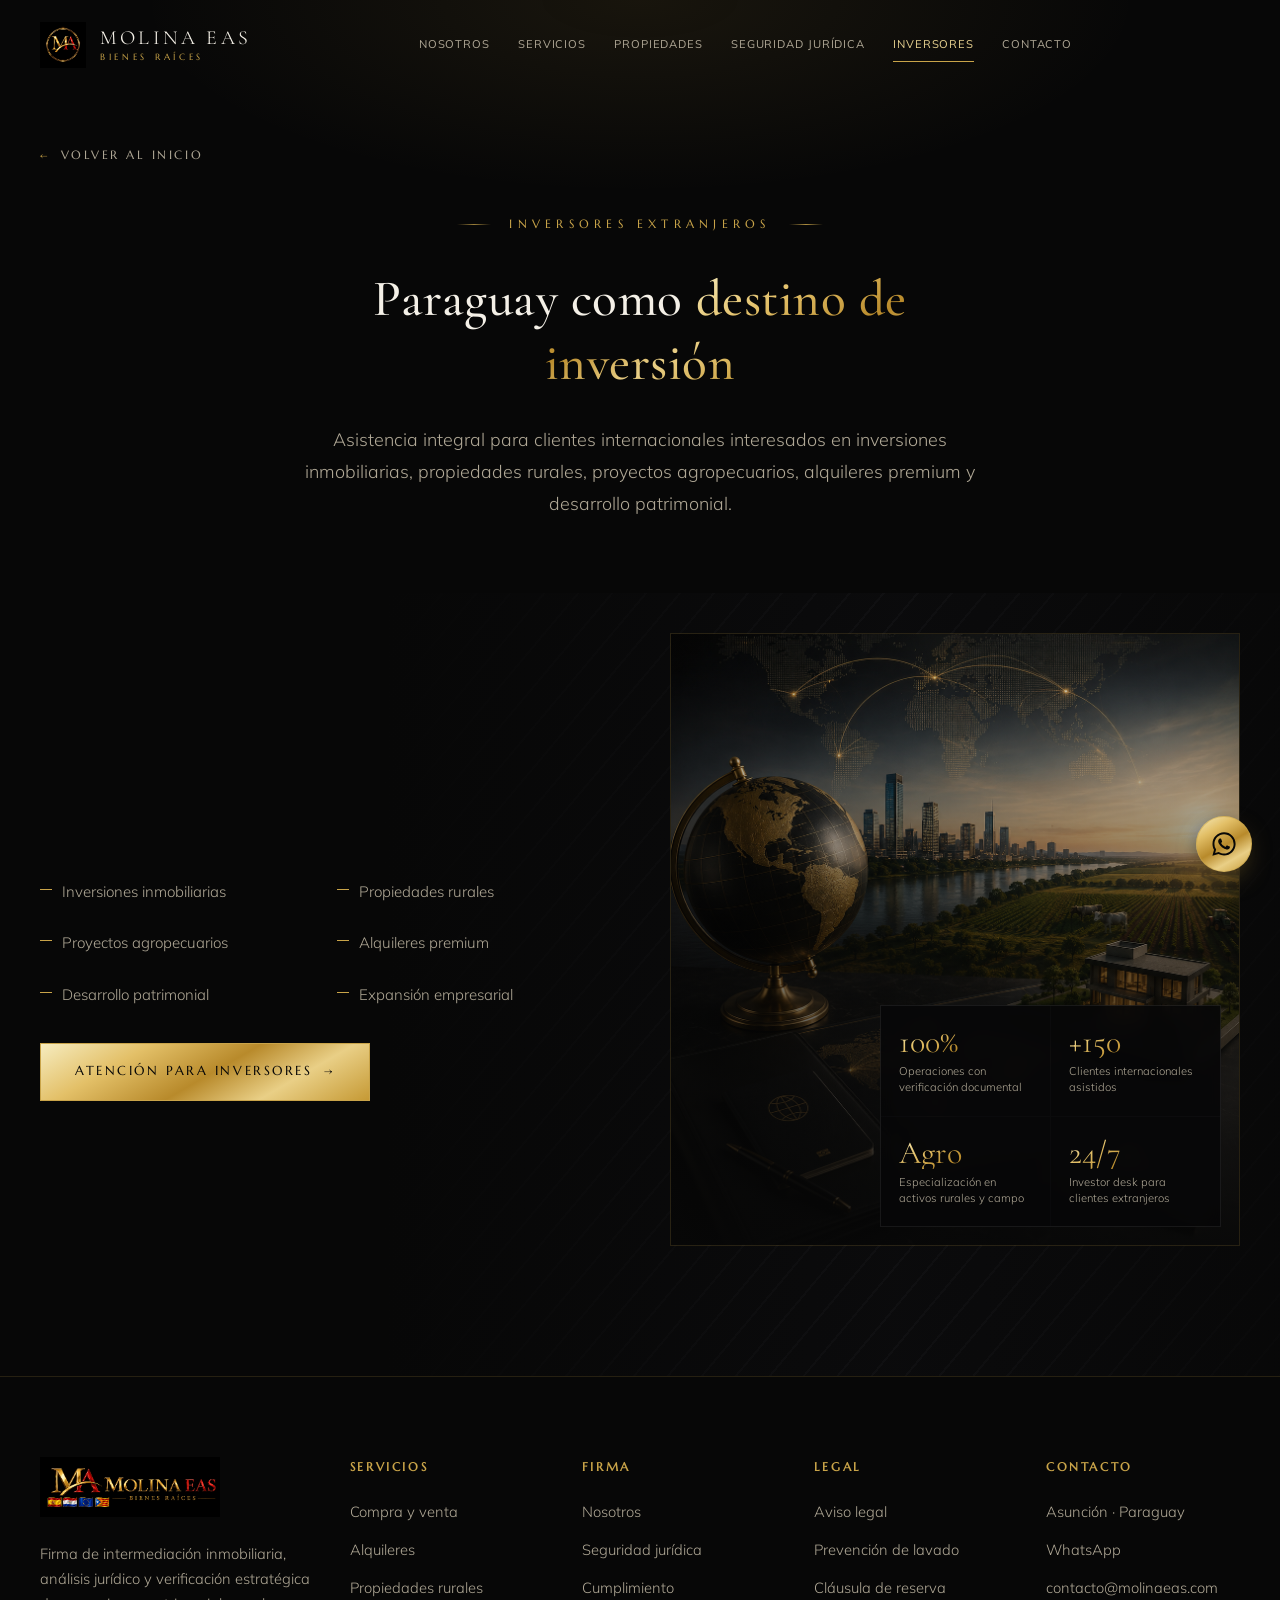
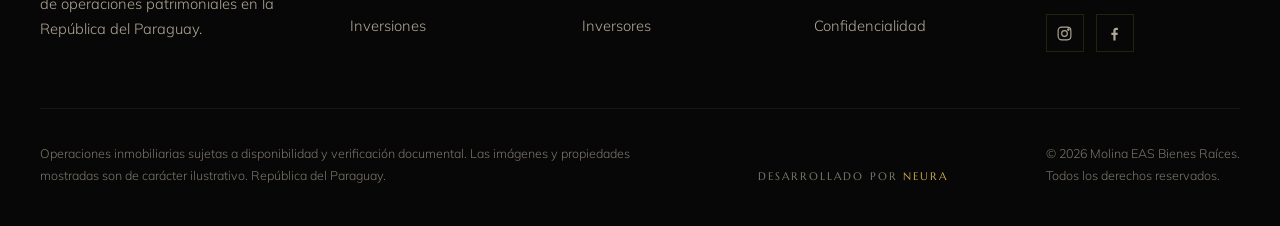
==== inversores.html @ dac06d43 "Build complete site: multi-page structure, catalog, animations, responsive" ====
<!DOCTYPE html>
<html lang="es">
<head>
<meta charset="UTF-8" />
<meta name="viewport" content="width=device-width, initial-scale=1.0" />
<title>Inversores · Molina EAS · Bienes Raíces</title>
<link rel="preconnect" href="https://fonts.googleapis.com" />
<link rel="preconnect" href="https://fonts.gstatic.com" crossorigin />
<link href="https://fonts.googleapis.com/css2?family=Cormorant+Garamond:ital,wght@0,400;0,500;0,600;1,400;1,500&family=Marcellus&family=Mulish:wght@300;400;500;600;700&display=swap" rel="stylesheet" />
<link rel="stylesheet" href="styles.css" />
</head>
<body class="page-catalog">

<!-- ===================== NAV ===================== -->
<nav class="nav scrolled" id="nav">
  <a class="nav-logo" href="index.html">
    <img src="assets/logo-isotipo.png" alt="Molina EAS" />
    <span class="nl-text">
      <span class="nl-name">MOLINA EAS</span>
      <span class="nl-sub">BIENES RAÍCES</span>
    </span>
  </a>
  <div class="nav-links">
    <a href="nosotros.html">Nosotros</a>
    <a href="index.html#servicios">Servicios</a>
    <a href="propiedades.html">Propiedades</a>
    <a href="seguridad.html">Seguridad Jurídica</a>
    <a href="inversores.html" class="active">Inversores</a>
    <a href="index.html#contacto">Contacto</a>
  </div>
  
  <button class="nav-burger" id="burger" aria-label="Menú"><span></span><span></span><span></span></button>
</nav>

<div class="mobile-menu" id="mobileMenu">
  <a href="nosotros.html">Nosotros</a>
  <a href="index.html#servicios">Servicios</a>
  <a href="propiedades.html">Propiedades</a>
  <a href="seguridad.html">Seguridad Jurídica</a>
  <a href="inversores.html">Inversores</a>
  <a href="index.html#contacto">Contacto</a>
</div>

<!-- ===================== PAGE HERO ===================== -->
<header class="catalog-page-hero">
  <div class="wrap">
    <a class="back-link reveal" href="index.html"><span class="arr-back">←</span> Volver al inicio</a>
    <div class="section-head center reveal d1">
      <span class="eyebrow centered">Inversores extranjeros</span>
      <h1 class="section-title catalog-title">Paraguay como <span class="gold-text">destino de inversión</span></h1>
      <p class="section-lead">Asistencia integral para clientes internacionales interesados en inversiones inmobiliarias, propiedades rurales, proyectos agropecuarios, alquileres premium y desarrollo patrimonial.</p>
    </div>
  </div>
</header>

<!-- ===================== INVERSORES (contenido) ===================== -->
<section class="section invest invest-page" id="inversores">
  <div class="wrap">
    <div class="invest-layout">
      <div>
        <div class="flag-row reveal">
          <span class="fr-label">Atención multilingüe</span>
          <span class="flag-chip" title="España"><svg viewBox="0 0 60 40" xmlns="http://www.w3.org/2000/svg"><rect width="60" height="40" fill="#C60B1E"/><rect y="10" width="60" height="20" fill="#FFC400"/></svg></span>
          <span class="flag-chip" title="Paraguay"><svg viewBox="0 0 60 40" xmlns="http://www.w3.org/2000/svg"><rect width="60" height="13.33" y="0" fill="#D52B1E"/><rect width="60" height="13.34" y="13.33" fill="#FFFFFF"/><rect width="60" height="13.33" y="26.67" fill="#0038A8"/></svg></span>
          <span class="flag-chip" title="Unión Europea"><svg viewBox="0 0 60 40" xmlns="http://www.w3.org/2000/svg"><rect width="60" height="40" fill="#003399"/><g fill="#FFCC00"><circle cx="30" cy="12" r="1.4"/><circle cx="36.4" cy="13.7" r="1.4"/><circle cx="41" cy="18.4" r="1.4"/><circle cx="42.6" cy="24.5" r="1.4"/><circle cx="41" cy="30.6" r="1.4"/><circle cx="36.4" cy="35.2" r="1.4"/><circle cx="30" cy="36.9" r="1.4"/><circle cx="23.6" cy="35.2" r="1.4"/><circle cx="19" cy="30.6" r="1.4"/><circle cx="17.4" cy="24.5" r="1.4"/><circle cx="19" cy="18.4" r="1.4"/><circle cx="23.6" cy="13.7" r="1.4"/></g></svg></span>
        </div>
        <ul class="invest-list reveal d1">
          <li>Inversiones inmobiliarias</li>
          <li>Propiedades rurales</li>
          <li>Proyectos agropecuarios</li>
          <li>Alquileres premium</li>
          <li>Desarrollo patrimonial</li>
          <li>Expansión empresarial</li>
        </ul>
        <a class="btn reveal d2" href="index.html#contacto">Atención para inversores <span class="arr">→</span></a>
      </div>
      <div class="invest-visual reveal d1">
        <img class="invest-img" src="assets/inversores.png" alt="Inversores extranjeros Molina EAS" />
        <div class="invest-stats">
          <div class="invest-stat"><div class="num gold-text">100%</div><div class="lbl">Operaciones con verificación documental</div></div>
          <div class="invest-stat"><div class="num gold-text">+150</div><div class="lbl">Clientes internacionales asistidos</div></div>
          <div class="invest-stat"><div class="num gold-text">Agro</div><div class="lbl">Especialización en activos rurales y campo</div></div>
          <div class="invest-stat"><div class="num gold-text">24/7</div><div class="lbl">Investor desk para clientes extranjeros</div></div>
        </div>
      </div>
    </div>
  </div>
</section>

<!-- ===================== FOOTER ===================== -->
<footer class="footer" data-screen-label="Footer">
  <div class="wrap">
    <div class="footer-top">
      <div class="footer-brand">
        <img src="assets/logo-horizontal.png" alt="Molina EAS · Bienes Raíces" />
        <p>Firma de intermediación inmobiliaria, análisis jurídico y verificación estratégica de operaciones patrimoniales en la República del Paraguay.</p>
      </div>
      <div class="footer-col">
        <h5>Servicios</h5>
        <a href="index.html#servicios">Compra y venta</a>
        <a href="index.html#servicios">Alquileres</a>
        <a href="index.html#servicios">Propiedades rurales</a>
        <a href="index.html#servicios">Inversiones</a>
      </div>
      <div class="footer-col">
        <h5>Firma</h5>
        <a href="nosotros.html">Nosotros</a>
        <a href="seguridad.html">Seguridad jurídica</a>
        <a href="legal.html">Cumplimiento</a>
        <a href="inversores.html">Inversores</a>
      </div>
      <div class="footer-col">
        <h5>Legal</h5>
        <a href="legal.html#aviso-legal">Aviso legal</a>
        <a href="legal.html#prevencion-lavado">Prevención de lavado</a>
        <a href="legal.html#clausula-reserva">Cláusula de reserva</a>
        <a href="legal.html#confidencialidad">Confidencialidad</a>
      </div>

      <div class="footer-col">
        <h5>Contacto</h5>
        <p>Asunción · Paraguay</p>
        <a href="index.html#contacto">WhatsApp</a>
        <a href="index.html#contacto">contacto@molinaeas.com</a>
        <div class="footer-social">
          <a href="https://instagram.com/" target="_blank" rel="noopener" aria-label="Instagram"><svg viewBox="0 0 24 24" fill="none" stroke="currentColor" stroke-width="1.6"><rect x="3" y="3" width="18" height="18" rx="5"/><circle cx="12" cy="12" r="4"/><circle cx="17.5" cy="6.5" r="1" fill="currentColor"/></svg></a>
          <a href="https://facebook.com/" target="_blank" rel="noopener" aria-label="Facebook"><svg viewBox="0 0 24 24" fill="currentColor"><path d="M13.5 22v-8h2.7l.4-3.2h-3.1V8.7c0-.9.3-1.6 1.6-1.6h1.7V4.2C16.4 4.1 15.4 4 14.4 4c-2.4 0-4 1.4-4 4.1v2.7H7.6V14h2.8v8h3.1z"/></svg></a>
        </div>
      </div>
    </div>
    <div class="footer-legal">
      <p class="fl-disc">Operaciones inmobiliarias sujetas a disponibilidad y verificación documental. Las imágenes y propiedades mostradas son de carácter ilustrativo. República del Paraguay.</p>
      <p class="fl-credit">Desarrollado por <a href="https://neura.com.py" target="_blank" rel="noopener">Neura</a></p>
      <p>© <span id="year"></span> Molina EAS Bienes Raíces.<br/>Todos los derechos reservados.</p>
    </div>
  </div>
</footer>

<a id="waFloat" class="wa-float" href="https://wa.me/595981234567" target="_blank" rel="noopener" aria-label="WhatsApp"><svg viewBox="0 0 24 24" fill="currentColor"><path d="M19.05 4.91A9.82 9.82 0 0 0 12.04 2c-5.46 0-9.91 4.45-9.91 9.91 0 1.75.46 3.45 1.32 4.95L2.05 22l5.25-1.38c1.45.79 3.08 1.21 4.74 1.21 5.46 0 9.91-4.45 9.91-9.91 0-2.65-1.03-5.14-2.9-7.01zM12.04 20.15c-1.48 0-2.93-.4-4.2-1.15l-.3-.18-3.12.82.83-3.04-.2-.31a8.26 8.26 0 0 1-1.26-4.38c0-4.54 3.7-8.24 8.24-8.24 2.2 0 4.27.86 5.82 2.42a8.18 8.18 0 0 1 2.41 5.83c.02 4.54-3.68 8.23-8.22 8.23zm4.52-6.16c-.25-.12-1.47-.72-1.69-.81-.23-.08-.39-.12-.56.12-.17.25-.64.81-.78.97-.14.17-.29.19-.54.06-.25-.12-1.05-.39-1.99-1.23-.74-.66-1.23-1.47-1.38-1.72-.14-.25-.02-.38.11-.51.11-.11.25-.29.37-.43.12-.14.17-.25.25-.41.08-.17.04-.31-.02-.43-.06-.12-.56-1.34-.76-1.84-.2-.48-.41-.42-.56-.43h-.48c-.17 0-.43.06-.66.31-.22.25-.86.85-.86 2.07 0 1.22.89 2.4 1.01 2.56.12.17 1.75 2.67 4.23 3.74.59.26 1.05.41 1.41.52.59.19 1.13.16 1.56.1.48-.07 1.47-.6 1.67-1.18.21-.58.21-1.07.14-1.18-.07-.11-.22-.16-.47-.28z"/></svg></a>
<button id="scrollTop" class="scroll-top" aria-label="Volver arriba"><svg viewBox="0 0 24 24" fill="none" stroke="currentColor" stroke-width="1.6" stroke-linecap="round" stroke-linejoin="round"><path d="M12 19V5"/><path d="M5 12l7-7 7 7"/></svg></button>

<script src="script.js?v=4"></script>
</body>
</html>
---- styles.css ----
/* ============================================================
   MOLINA EAS · BIENES RAÍCES
   Premium real estate landing — black / metallic gold / deep red
   ============================================================ */

:root {
  /* Surfaces */
  --black:        #070707;
  --ink:          #0b0b0c;
  --graphite:     #0f0f11;
  --graphite-2:   #141417;
  --line:         rgba(201, 164, 73, 0.16);
  --line-soft:    rgba(255, 255, 255, 0.06);

  /* Gold */
  --gold:         #c9a449;
  --gold-bright:  #e9d391;
  --gold-deep:    #9c7a2c;
  --gold-grad:    linear-gradient(150deg, #f6ecbf 0%, #e3c068 26%, #b88a2b 52%, #e9cf86 74%, #c69a35 100%);
  --gold-line:    linear-gradient(90deg, rgba(201,164,73,0) 0%, rgba(201,164,73,0.85) 50%, rgba(201,164,73,0) 100%);

  /* Red */
  --red:          #b3162a;
  --red-bright:   #d22338;

  /* Text */
  --white:        #f4f0e7;
  --muted:        #b0a896;
  --muted-2:      #7c756a;

  /* Type */
  --serif: "Cormorant Garamond", "Times New Roman", serif;
  --label: "Marcellus", "Cormorant Garamond", serif;
  --sans:  "Mulish", system-ui, -apple-system, sans-serif;

  --maxw: 1280px;
  --ease: cubic-bezier(0.22, 0.61, 0.36, 1);
}

* { margin: 0; padding: 0; box-sizing: border-box; }

html { scroll-behavior: smooth; }

body {
  background: var(--black);
  color: var(--white);
  font-family: var(--sans);
  font-weight: 350;
  line-height: 1.7;
  -webkit-font-smoothing: antialiased;
  overflow-x: hidden;
}

img { display: block; max-width: 100%; }

::selection { background: rgba(201,164,73,0.3); color: #fff; }

/* ---------- Reusable ---------- */
.wrap { max-width: var(--maxw); margin: 0 auto; padding: 0 40px; }

.eyebrow {
  font-family: var(--label);
  font-size: 0.78rem;
  letter-spacing: 0.42em;
  text-transform: uppercase;
  color: var(--gold);
  display: inline-flex;
  align-items: center;
  gap: 18px;
  margin-bottom: 26px;
}
.eyebrow::before {
  content: "";
  width: 34px;
  height: 1px;
  background: var(--gold-line);
  opacity: 0.9;
}
.eyebrow.centered { justify-content: center; }
.eyebrow.centered::after {
  content: "";
  width: 34px;
  height: 1px;
  background: var(--gold-line);
}

h1, h2, h3, h4 { font-family: var(--serif); font-weight: 500; line-height: 1.06; letter-spacing: 0.01em; }

.gold-text {
  background: var(--gold-grad);
  -webkit-background-clip: text;
  background-clip: text;
  -webkit-text-fill-color: transparent;
  color: transparent;
}
.red-text { color: var(--red-bright); }

.section { padding: 50px 0; position: relative; }
.section-head { max-width: 720px; margin-bottom: 64px; }
.section-head.center { margin-left: auto; margin-right: auto; text-align: center; }
.section-title { font-size: clamp(2.4rem, 4.4vw, 4rem); color: var(--white); }
.section-lead {
  font-family: var(--sans);
  font-size: 1.12rem;
  color: var(--muted);
  margin-top: 24px;
  line-height: 1.8;
  font-weight: 300;
}

.hr-gold { height: 1px; background: var(--gold-line); border: 0; }

/* ---------- Buttons ---------- */
.btn {
  position: relative;
  display: inline-flex;
  align-items: center;
  gap: 12px;
  font-family: var(--label);
  font-size: 0.8rem;
  letter-spacing: 0.2em;
  text-transform: uppercase;
  padding: 17px 34px;
  cursor: pointer;
  text-decoration: none;
  border: 1px solid var(--gold);
  color: var(--black);
  background: var(--gold-grad);
  transition: transform 0.5s var(--ease), box-shadow 0.5s var(--ease);
  overflow: hidden;
  white-space: nowrap;
}
.btn .arr { transition: transform 0.45s var(--ease); }
.btn:hover { transform: translateY(-2px); box-shadow: 0 14px 38px -12px rgba(201,164,73,0.55); }
.btn:hover .arr { transform: translateX(5px); }
/* gold shimmer sweep */
.btn::after {
  content: "";
  position: absolute;
  top: 0; left: -120%;
  width: 60%; height: 100%;
  background: linear-gradient(100deg, transparent, rgba(255,255,255,0.6), transparent);
  transform: skewX(-20deg);
  transition: left 0.7s var(--ease);
}
.btn:hover::after { left: 130%; }

.btn.ghost {
  background: transparent;
  color: var(--gold-bright);
  border: 1px solid rgba(201,164,73,0.45);
}
.btn.ghost::after { background: linear-gradient(100deg, transparent, rgba(201,164,73,0.18), transparent); }
.btn.ghost:hover { border-color: var(--gold); box-shadow: 0 14px 38px -16px rgba(201,164,73,0.4); }

.btn.wa { background: linear-gradient(150deg,#1faa54,#0e7a3a); border-color:#1faa54; color:#fff; }
.btn.wa:hover { box-shadow: 0 14px 38px -12px rgba(31,170,84,0.5); }

/* ============================================================
   NAVBAR
   ============================================================ */
.nav {
  position: fixed;
  top: 0; left: 0; right: 0;
  z-index: 100;
  display: flex;
  align-items: center;
  justify-content: space-between;
  padding: 22px 40px;
  transition: padding 0.5s var(--ease), background 0.5s var(--ease), border-color 0.5s var(--ease);
  border-bottom: 1px solid transparent;
}
.nav.scrolled {
  padding: 14px 40px;
  background: rgba(7,7,7,0.82);
  backdrop-filter: blur(14px);
  border-bottom: 1px solid var(--line);
}
.nav-logo { display: flex; align-items: center; gap: 14px; text-decoration: none; flex-shrink: 0; }
.nav-logo img { height: 46px; width: auto; transition: height 0.5s var(--ease); }
.nav.scrolled .nav-logo img { height: 38px; }
.nav-logo .nl-text { display: flex; flex-direction: column; line-height: 1; white-space: nowrap; }
.nav-logo .nl-name { font-family: var(--serif); font-size: 1.25rem; letter-spacing: 0.16em; color: var(--white); white-space: nowrap; }
.nav-logo .nl-sub { font-family: var(--label); font-size: 0.55rem; letter-spacing: 0.42em; color: var(--gold); margin-top: 5px; }

.nav-links { display: flex; align-items: center; gap: 28px; margin-left: auto; margin-right: auto; }
.nav-links a {
  font-family: var(--sans);
  font-size: 0.7rem;
  letter-spacing: 0.08em;
  white-space: nowrap;
  text-transform: uppercase;
  color: var(--muted);
  text-decoration: none;
  position: relative;
  font-weight: 400;
  transition: color 0.3s var(--ease);
}
.nav-links a::after {
  content: ""; position: absolute; left: 0; bottom: -7px;
  width: 0; height: 1px; background: var(--gold); transition: width 0.4s var(--ease);
}
.nav-links a:hover { color: var(--white); }
.nav-links a:hover::after { width: 100%; }
.nav-cta { display: inline-flex; font-size: 0.65rem; letter-spacing: 0.18em; padding: 10px 18px; gap: 8px; }
.nav-cta .arr { font-size: 0.85rem; }

.nav-burger { display: none; flex-direction: column; gap: 5px; background: none; border: 0; cursor: pointer; padding: 8px; }
.nav-burger span { width: 26px; height: 1.5px; background: var(--gold); transition: transform 0.4s var(--ease), opacity 0.3s; }
.nav-burger.open span:nth-child(1) { transform: translateY(6.5px) rotate(45deg); }
.nav-burger.open span:nth-child(2) { opacity: 0; }
.nav-burger.open span:nth-child(3) { transform: translateY(-6.5px) rotate(-45deg); }

.mobile-menu {
  position: fixed; inset: 0; z-index: 99;
  background: rgba(7,7,7,0.97);
  backdrop-filter: blur(16px);
  display: flex; flex-direction: column; align-items: center; justify-content: center;
  gap: 30px;
  opacity: 0; pointer-events: none;
  transition: opacity 0.5s var(--ease);
}
.mobile-menu.open { opacity: 1; pointer-events: auto; }
.mobile-menu a { font-family: var(--serif); font-size: 2rem; color: var(--white); text-decoration: none; }
.mobile-menu a:hover { color: var(--gold-bright); }

/* ============================================================
   HERO
   ============================================================ */
.hero {
  position: relative;
  min-height: 100vh;
  display: flex;
  align-items: center;
  padding: 150px 0 90px;
  overflow: hidden;
}
.hero-bg { position: absolute; inset: 0; z-index: 0; }
.hero-bg .ph-img {
  position: absolute; inset: 0;
  background:
    linear-gradient(115deg, rgba(7,7,7,0.97) 0%, rgba(7,7,7,0.6) 45%, rgba(7,7,7,0.85) 100%),
    repeating-linear-gradient(125deg, #18181b 0px, #18181b 2px, #101013 2px, #101013 22px);
}
.hero-bg::after {
  /* radial gold glow */
  content: "";
  position: absolute;
  width: 60vw; height: 60vw;
  right: -10vw; top: 50%; transform: translateY(-50%);
  background: radial-gradient(circle, rgba(201,164,73,0.13) 0%, rgba(201,164,73,0) 65%);
  pointer-events: none;
}
.hero-grain { position:absolute; inset:0; opacity:0.035; mix-blend-mode: overlay;
  background-image: url("data:image/svg+xml,%3Csvg xmlns='http://www.w3.org/2000/svg' width='160' height='160'%3E%3Cfilter id='n'%3E%3CfeTurbulence type='fractalNoise' baseFrequency='0.85' numOctaves='3'/%3E%3C/filter%3E%3Crect width='100%25' height='100%25' filter='url(%23n)'/%3E%3C/svg%3E"); }

.hero-inner { position: relative; z-index: 2; width: 100%; }
/* Layout hero: texto + logo en fila */
.hero-row {
  display: flex;
  align-items: center;
  justify-content: space-between;
  gap: 60px;
  width: 100%;
}
.hero-text { flex: 1 1 auto; min-width: 0; }

/* Botones flotantes (volver arriba + WhatsApp) */
.scroll-top {
  position: fixed;
  right: 28px;
  bottom: 92px; /* encima del botón de WhatsApp */
  width: 50px;
  height: 50px;
  display: flex; align-items: center; justify-content: center;
  background: rgba(7, 7, 7, 0.78);
  border: 1px solid var(--line);
  color: var(--gold-bright);
  cursor: pointer;
  z-index: 90;
  opacity: 0;
  pointer-events: none;
  transform: translateY(14px);
  transition: opacity 0.4s var(--ease), transform 0.4s var(--ease), background 0.3s var(--ease), border-color 0.3s var(--ease), color 0.3s var(--ease);
  backdrop-filter: blur(6px);
  -webkit-backdrop-filter: blur(6px);
}
.scroll-top.show {
  opacity: 1;
  pointer-events: auto;
  transform: translateY(0);
}
.scroll-top:hover {
  background: var(--gold-grad);
  border-color: transparent;
  color: var(--black);
  transform: translateY(-3px);
}
.scroll-top svg { width: 20px; height: 20px; }

.wa-float {
  position: fixed;
  right: 28px;
  bottom: 28px;
  width: 56px;
  height: 56px;
  display: flex; align-items: center; justify-content: center;
  background: var(--gold-grad);
  color: var(--black);
  border: 1px solid rgba(201, 164, 73, 0.55);
  border-radius: 50%;
  text-decoration: none;
  z-index: 91;
  box-shadow: 0 10px 28px -10px rgba(201, 164, 73, 0.55), 0 6px 16px rgba(0, 0, 0, 0.45);
  transition: transform 0.3s var(--ease), box-shadow 0.3s var(--ease), filter 0.3s var(--ease);
}
.wa-float:hover {
  transform: translateY(-3px) scale(1.04);
  filter: brightness(1.08);
  box-shadow: 0 14px 32px -8px rgba(233, 211, 145, 0.6), 0 8px 18px rgba(0, 0, 0, 0.5);
}
.wa-float svg { width: 28px; height: 28px; }

@media (max-width: 720px) {
  .scroll-top { right: 18px; bottom: 80px; width: 44px; height: 44px; }
  .wa-float { right: 18px; bottom: 18px; width: 50px; height: 50px; }
  .wa-float svg { width: 24px; height: 24px; }
}

/* Marquee strip debajo del hero */
.marquee {
  position: relative;
  overflow: hidden;
  background:
    linear-gradient(180deg, rgba(11,11,13,0.95), rgba(7,7,7,0.95)),
    repeating-linear-gradient(135deg, rgba(201,164,73,0.04) 0px, rgba(201,164,73,0.04) 2px, transparent 2px, transparent 20px);
  border-top: 1px solid var(--line);
  border-bottom: 1px solid var(--line);
  padding: 22px 0;
}
.marquee::before,
.marquee::after {
  content: "";
  position: absolute; top: 0; bottom: 0; width: 120px;
  z-index: 2;
  pointer-events: none;
}
.marquee::before { left: 0;  background: linear-gradient(90deg, var(--black), transparent); }
.marquee::after  { right: 0; background: linear-gradient(-90deg, var(--black), transparent); }
.marquee-track {
  display: inline-flex;
  align-items: center;
  gap: 36px;
  white-space: nowrap;
  width: max-content;
  animation: marquee-scroll 45s linear infinite;
}
.marquee:hover .marquee-track { animation-play-state: paused; }
.m-item {
  font-family: var(--label);
  font-size: 0.9rem;
  letter-spacing: 0.34em;
  text-transform: uppercase;
  color: var(--muted);
  transition: color 0.3s var(--ease);
}
.marquee:hover .m-item { color: var(--white); }
.m-sep {
  color: var(--gold);
  font-size: 0.7rem;
  opacity: 0.7;
}
@keyframes marquee-scroll {
  from { transform: translateX(0); }
  to   { transform: translateX(-50%); }
}
@media (prefers-reduced-motion: reduce) {
  .marquee-track { animation: none; }
}

/* Logo del hero: capa base + raya dorada animada */
.hero-logo {
  --swoosh-delay: 0s;
  --swoosh-duration: 4.2s;

  position: relative;
  display: block;
  flex: 0 0 auto;
  width: clamp(320px, 38vw, 560px);
  margin: 0;
  filter: drop-shadow(0 8px 40px rgba(0, 0, 0, 0.6));
  opacity: 0;
  animation: hero-logo-fade 1s var(--ease) 0.3s forwards;
}
.hero-logo__base {
  width: 100%;
  height: auto;
  display: block;
  opacity: 1;
  transform: none;
}
.hero-logo__swoosh-wrap {
  position: absolute;
  inset: 0;
  overflow: hidden;
  clip-path: inset(0 100% 0 0);
  -webkit-clip-path: inset(0 100% 0 0);
  animation: swooshReveal var(--swoosh-duration) cubic-bezier(0.22, 1, 0.36, 1) var(--swoosh-delay) forwards;
}
.hero-logo__swoosh {
  width: 100%;
  height: 100%;
  object-fit: contain;
  display: block;
  opacity: 1;
  transform: none;
  filter: drop-shadow(0 0 10px rgba(255, 205, 90, 0.28));
}
/* Estrellita final con carácter ✦, sincronizada por porcentaje (mismo timing que la raya) */
.hero-logo__sparkle {
  position: absolute;

  /* Ajustar SOLO estos dos valores para ubicarla en la punta final de la raya */
  left: 81%;
  top: 50%;

  z-index: 6;
  pointer-events: none;

  font-size: clamp(14px, 3.2vw, 22px);
  line-height: 1;
  font-family: Georgia, "Times New Roman", serif;
  color: #fff4c7;

  opacity: 0;
  transform: translate(-50%, -50%) scale(0.35);

  text-shadow:
    0 0 5px rgba(255, 255, 255, 0.95),
    0 0 10px rgba(255, 205, 90, 0.8),
    0 0 18px rgba(255, 186, 60, 0.45);

  animation: sparkleSync var(--swoosh-duration) linear var(--swoosh-delay) forwards;
}
@keyframes hero-logo-fade {
  from { opacity: 0; transform: translateY(6px); }
  to   { opacity: 1; transform: translateY(0); }
}
@keyframes swooshReveal {
  from { clip-path: inset(0 100% 0 0); -webkit-clip-path: inset(0 100% 0 0); }
  to   { clip-path: inset(0 0 0 0);    -webkit-clip-path: inset(0 0 0 0); }
}
@keyframes sparkleSync {
  0%, 46% { opacity: 0;    transform: translate(-50%, -50%) scale(0.35); }
  54%     { opacity: 1;    transform: translate(-50%, -50%) scale(1); }
  66%     { opacity: 0.85; transform: translate(-50%, -50%) scale(0.82); }
  78%     { opacity: 0;    transform: translate(-50%, -50%) scale(1.15); }
  100%    { opacity: 0;    transform: translate(-50%, -50%) scale(1.15); }
}
@media (prefers-reduced-motion: reduce) {
  .hero-logo,
  .hero-logo__swoosh-wrap,
  .hero-logo__swoosh { animation: none; opacity: 1; clip-path: none; -webkit-clip-path: none; filter: none; }
  .hero-logo__sparkle { animation: none; opacity: 0; }
}
.hero h1 {
  font-size: clamp(1.9rem, 3.4vw, 3.2rem);
  font-weight: 500;
  line-height: 1.1;
  margin-bottom: 22px;
}
.hero h1 .line2 { display:block; }

/* Reflejo recortado dentro de las letras de "con seguridad" */
.shine-letters {
  position: relative;
  display: inline-block;
  color: inherit;
  white-space: nowrap;
}

.shine-letters::after {
  content: attr(data-text);
  position: absolute;
  inset: 0;
  pointer-events: none;

  color: transparent;
  background-image: linear-gradient(
    110deg,
    transparent 0%,
    transparent 30%,
    rgba(255, 210, 95, 0.18) 38%,
    rgba(255, 255, 255, 0.85) 46%,
    rgba(255, 225, 135, 1) 50%,
    rgba(255, 255, 255, 0.95) 54%,
    rgba(255, 190, 70, 0.35) 62%,
    transparent 72%,
    transparent 100%
  );

  background-size: 220% 100%;
  background-position: 140% 0;

  -webkit-background-clip: text;
  background-clip: text;
  -webkit-text-fill-color: transparent;

  opacity: 0;
  animation: shineOnlyLetters 10s ease-in-out infinite;
}

@keyframes shineOnlyLetters {
  0% {
    background-position: 140% 0;
    opacity: 0;
  }
  18% {
    opacity: 0;
  }
  28% {
    opacity: 1;
  }
  58% {
    background-position: -60% 0;
    opacity: 1;
  }
  72% {
    opacity: 0;
  }
  100% {
    background-position: -60% 0;
    opacity: 0;
  }
}

@media (prefers-reduced-motion: reduce) {
  .shine-letters::after {
    animation: none;
    opacity: 0;
  }
}
.hero-sub {
  font-family: var(--serif);
  font-size: clamp(1.3rem, 2.3vw, 1.85rem);
  color: var(--gold-bright);
  font-weight: 400;
  font-style: italic;
  max-width: 720px;
  margin-bottom: 22px;
}
.hero-support {
  font-family: var(--sans);
  font-size: 1.05rem;
  color: var(--muted);
  max-width: 560px;
  font-weight: 300;
  line-height: 1.8;
  margin-bottom: 42px;
}
.hero-actions { display: flex; gap: 18px; flex-wrap: wrap; margin-bottom: 70px; }

.hero-pills { display: flex; flex-wrap: wrap; gap: 14px; }
.hero-pill {
  display: inline-flex; align-items: center; gap: 11px;
  border: 1px solid var(--line);
  background: rgba(255,255,255,0.015);
  padding: 11px 20px;
  font-family: var(--label);
  font-size: 0.74rem;
  letter-spacing: 0.16em;
  text-transform: uppercase;
  color: var(--muted);
  transition: border-color 0.4s var(--ease), color 0.4s var(--ease), background 0.4s var(--ease);
}
.hero-pill .dot { width: 6px; height: 6px; background: var(--gold); border-radius: 50%; box-shadow: 0 0 10px var(--gold); }
.hero-pill:hover { border-color: rgba(201,164,73,0.5); color: var(--white); background: rgba(201,164,73,0.04); }

/* ---------- Catálogo completo (página propiedades.html) ---------- */
.page-catalog { background: var(--black); }
.catalog-page-hero {
  position: relative;
  padding: 140px 0 10px;
  background:
    radial-gradient(60% 50% at 50% 0%, rgba(201,164,73,0.09) 0%, transparent 65%),
    var(--black);
}
.back-link {
  display: inline-flex; align-items: center; gap: 10px;
  font-family: var(--label); font-size: 0.72rem; letter-spacing: 0.22em;
  text-transform: uppercase; color: var(--muted);
  text-decoration: none;
  margin-bottom: 40px;
  transition: color 0.3s var(--ease), transform 0.3s var(--ease);
}
.back-link .arr-back { color: var(--gold); transition: transform 0.3s var(--ease); }
.back-link:hover { color: var(--gold-bright); }
.back-link:hover .arr-back { transform: translateX(-4px); }

.section.catalog-full { padding: 20px 0 130px; }
.section.legal-page { padding: 40px 0 130px; }
.section.invest-page { padding: 40px 0 130px; }
.invest-list {
  list-style: none;
  margin: 22px 0 28px;
  padding: 0;
  display: grid;
  grid-template-columns: 1fr 1fr;
  gap: 10px 24px;
}
.invest-list li {
  position: relative;
  padding: 8px 0 8px 22px;
  font-family: var(--sans);
  font-size: 0.94rem;
  color: var(--muted);
  font-weight: 300;
}
.invest-list li::before {
  content: "";
  position: absolute;
  left: 0; top: 18px;
  width: 12px; height: 1px;
  background: var(--gold);
}
@media (max-width: 720px) { .invest-list { grid-template-columns: 1fr; } }
.section.serv-page { padding: 40px 0 130px; }
.section.nosotros-page { padding: 40px 0 130px; }
.section.legal-doc { padding: 40px 0 130px; }

/* Bloques de texto legal */
.legal-block {
  position: relative;
  max-width: 880px;
  margin: 0 auto 56px;
  padding: 40px 44px 40px 80px;
  border: 1px solid var(--line-soft);
  background: linear-gradient(160deg, rgba(20,20,23,0.6), rgba(11,11,13,0.6));
  scroll-margin-top: 120px;
}
.legal-block-num {
  position: absolute;
  top: 32px;
  left: 36px;
  font-family: var(--serif);
  font-size: 1.5rem;
  color: var(--gold);
  letter-spacing: 0.1em;
  font-style: italic;
}
.legal-block-title {
  font-family: var(--serif);
  font-size: clamp(1.5rem, 2.4vw, 1.95rem);
  font-weight: 500;
  color: var(--white);
  margin-bottom: 18px;
  line-height: 1.3;
}
.legal-subtitle {
  font-family: var(--label);
  font-size: 0.7rem;
  letter-spacing: 0.22em;
  text-transform: uppercase;
  color: var(--gold);
  margin-bottom: 22px !important;
}
.legal-block p {
  font-family: var(--sans);
  font-size: 0.96rem;
  line-height: 1.85;
  color: var(--muted);
  font-weight: 300;
  margin-bottom: 16px;
}
.legal-block p:last-child { margin-bottom: 0; }
.legal-list-ul {
  list-style: none;
  margin: 6px 0 18px;
  padding: 0;
}
.legal-list-ul li {
  position: relative;
  padding: 6px 0 6px 24px;
  font-family: var(--sans);
  font-size: 0.96rem;
  line-height: 1.7;
  color: var(--muted);
  font-weight: 300;
}
.legal-list-ul li::before {
  content: "";
  position: absolute;
  left: 0; top: 16px;
  width: 12px; height: 1px;
  background: var(--gold);
}
@media (max-width: 720px) {
  .legal-block { padding: 32px 24px 32px 24px; }
  .legal-block-num { position: static; display: block; margin-bottom: 8px; }
}

/* Controles del catálogo: búsqueda + filtros + operación */
.catalog-controls {
  display: grid;
  grid-template-columns: minmax(260px, 1.2fr) auto auto;
  gap: 22px;
  align-items: center;
  padding: 22px;
  border: 1px solid var(--line);
  background: linear-gradient(180deg, rgba(20,20,23,0.7), rgba(11,11,13,0.7));
  backdrop-filter: blur(6px);
  -webkit-backdrop-filter: blur(6px);
  margin-bottom: 22px;
}
.catalog-search {
  position: relative;
  display: flex; align-items: center;
  border: 1px solid var(--line-soft);
  background: rgba(7,7,7,0.6);
  padding: 0 14px;
}
.catalog-search svg { width: 16px; height: 16px; color: var(--gold); flex-shrink: 0; }
.catalog-search input {
  flex: 1;
  background: transparent;
  border: 0; outline: none;
  color: var(--white);
  font-family: var(--sans);
  font-size: 0.88rem;
  padding: 13px 12px;
  letter-spacing: 0.02em;
}
.catalog-search input::placeholder { color: var(--muted-2); }
.catalog-search:focus-within { border-color: rgba(201,164,73,0.5); }

.catalog-filters { display: flex; gap: 8px; flex-wrap: wrap; }
.cat-filter {
  font-family: var(--label);
  font-size: 0.66rem;
  letter-spacing: 0.2em;
  text-transform: uppercase;
  color: var(--muted);
  background: transparent;
  border: 1px solid var(--line);
  padding: 10px 16px;
  cursor: pointer;
  transition: color 0.3s var(--ease), border-color 0.3s var(--ease), background 0.3s var(--ease);
}
.cat-filter:hover { color: var(--gold-bright); border-color: rgba(201,164,73,0.5); }
.cat-filter.active {
  color: var(--black);
  background: var(--gold-grad);
  border-color: transparent;
}

.catalog-op {
  font-family: var(--label);
  font-size: 0.7rem;
  letter-spacing: 0.18em;
  text-transform: uppercase;
  color: var(--gold-bright);
  background: rgba(7,7,7,0.6);
  border: 1px solid var(--line);
  padding: 12px 36px 12px 16px;
  cursor: pointer;
  appearance: none;
  -webkit-appearance: none;
  background-image: url("data:image/svg+xml,%3Csvg xmlns='http://www.w3.org/2000/svg' viewBox='0 0 24 24' fill='none' stroke='%23c9a449' stroke-width='1.4'%3E%3Cpath d='M6 9l6 6 6-6'/%3E%3C/svg%3E");
  background-repeat: no-repeat;
  background-position: right 12px center;
  background-size: 14px;
  transition: border-color 0.3s var(--ease);
}
.catalog-op:hover, .catalog-op:focus { border-color: rgba(201,164,73,0.5); outline: none; }
.catalog-op option { background: var(--ink); color: var(--white); }

.catalog-count {
  font-family: var(--label);
  font-size: 0.7rem;
  letter-spacing: 0.22em;
  text-transform: uppercase;
  color: var(--muted-2);
  margin: 0 0 28px;
}
.catalog-empty {
  text-align: center;
  padding: 60px 20px;
  color: var(--muted);
  font-style: italic;
  border: 1px dashed var(--line);
}

@media (max-width: 980px) {
  .catalog-controls { grid-template-columns: 1fr; }
}
.catalog-grid { display: grid; grid-template-columns: repeat(3, 1fr); gap: 36px; }
.catalog-grid .prop-card { width: auto !important; margin: 0 !important; }
@media (max-width: 980px) { .catalog-grid { grid-template-columns: repeat(2, 1fr); } }
@media (max-width: 640px) { .catalog-grid { grid-template-columns: 1fr; gap: 24px; } }

.nav-links a.active { color: var(--gold-bright); }
.nav-links a.active::after { width: 100%; }

/* ---------- Catálogo (section) ---------- */
.section.catalog {
  position: relative;
  padding-top: 60px;
  background:
    radial-gradient(60% 50% at 50% 0%, rgba(201,164,73,0.07) 0%, transparent 65%),
    var(--black);
}
.catalog-title {
  font-size: clamp(2rem, 4vw, 3.2rem);
  line-height: 1.25;
  margin-top: 6px;
  padding-bottom: 4px;
}

/* Gold gradient text with a sweeping shine */
.gold-shine {
  position: relative;
  background: var(--gold-grad);
  -webkit-background-clip: text; background-clip: text;
  -webkit-text-fill-color: transparent; color: transparent;
  text-shadow: 0 0 38px rgba(201,164,73,0.18);
}

/* ============================================================
   QUIÉNES SOMOS  (cards grid)
   ============================================================ */
.who-grid { display: grid; grid-template-columns: repeat(3, 1fr); gap: 22px; }
.who-card {
  position: relative;
  border: 1px solid var(--line-soft);
  background: linear-gradient(160deg, var(--graphite), var(--ink));
  padding: 40px 34px;
  overflow: hidden;
  transition: transform 0.6s var(--ease), border-color 0.6s var(--ease);
}
.who-card::before {
  content:""; position:absolute; inset:0;
  background: radial-gradient(120% 80% at 0% 0%, rgba(201,164,73,0.07), transparent 55%);
  opacity:0; transition: opacity 0.6s var(--ease);
}
.who-card:hover { transform: translateY(-6px); border-color: var(--line); }
.who-card:hover::before { opacity: 1; }
.who-num { font-family: var(--serif); font-size: 0.95rem; color: var(--gold); letter-spacing: 0.1em; margin-bottom: 22px; display:block; }
.who-card h3 { font-size: 1.7rem; color: var(--white); margin-bottom: 12px; }
.who-card p { font-size: 0.96rem; color: var(--muted); font-weight: 300; }
.who-card .corner { position:absolute; top:0; right:0; width: 46px; height: 46px; }
.who-card .corner::before, .who-card .corner::after { content:""; position:absolute; background: var(--gold); opacity:0.5; transition: opacity 0.5s; }
.who-card .corner::before { top:18px; right:0; width: 28px; height:1px; }
.who-card .corner::after { top:0; right:18px; width:1px; height:28px; }
.who-card:hover .corner::before, .who-card:hover .corner::after { opacity: 1; }

/* ============================================================
   SERVICIOS
   ============================================================ */
.serv-grid { display: grid; grid-template-columns: repeat(4, 1fr); gap: 1px; background: var(--line-soft); border: 1px solid var(--line-soft); }
.serv-card {
  background: var(--ink);
  padding: 44px 32px;
  position: relative;
  transition: background 0.6s var(--ease);
  display: block;
  color: inherit;
  text-decoration: none;
  cursor: pointer;
}
.serv-card:hover { background: var(--graphite-2); }
.serv-icon {
  width: 52px; height: 52px; margin-bottom: 26px;
  color: var(--gold);
  display:flex; align-items:center; justify-content:center;
  border: 1px solid var(--line);
  transition: border-color 0.5s var(--ease), box-shadow 0.5s var(--ease), transform 0.5s var(--ease);
}
.serv-card:hover .serv-icon { border-color: var(--gold); box-shadow: 0 0 24px -6px rgba(201,164,73,0.5); transform: translateY(-3px); }
.serv-icon svg { width: 26px; height: 26px; }
.serv-card h3 { font-size: 1.42rem; color: var(--white); margin-bottom: 10px; }
.serv-card p { font-size: 0.9rem; color: var(--muted); font-weight: 300; }
.serv-card .idx { position:absolute; top: 30px; right: 32px; font-family: var(--label); font-size: 0.7rem; color: var(--muted-2); letter-spacing: 0.2em; }

/* ============================================================
   PROPIEDADES DESTACADAS
   ============================================================ */
.prop-filters { display:flex; gap: 10px; flex-wrap: wrap; margin: 0 auto 56px; justify-content: center; }
.prop-filter {
  font-family: var(--label); font-size: 0.74rem; letter-spacing: 0.16em; text-transform: uppercase;
  padding: 10px 22px; border: 1px solid var(--line-soft); background: transparent; color: var(--muted);
  cursor: pointer; transition: all 0.4s var(--ease);
}
.prop-filter:hover { color: var(--white); border-color: var(--line); }
.prop-filter.active { background: var(--gold-grad); color: var(--black); border-color: var(--gold); }

/* ---------- Carrusel de propiedades ---------- */
.prop-carousel { position: relative; }
.prop-viewport { overflow: hidden; }
.prop-track {
  display: flex;
  transition: transform 0.9s var(--ease);
  will-change: transform;
  justify-content: flex-start;
}
.prop-track:has(.prop-card:nth-child(-n+2):last-child) { justify-content: center; }
.prop-card {
  position: relative;
  flex: 0 0 auto;
  border: 1px solid var(--line-soft);
  background: var(--ink);
  overflow: hidden;
  transition: transform 0.6s var(--ease), border-color 0.6s var(--ease), box-shadow 0.6s var(--ease);
}
.prop-card:hover { transform: translateY(-7px); border-color: var(--line); box-shadow: 0 30px 60px -30px rgba(0,0,0,0.9); }
.prop-media { position: relative; aspect-ratio: 4 / 3.1; overflow: hidden; }
.prop-illust {
  position: absolute; inset: 0;
  display: flex; align-items: center; justify-content: center;
  color: var(--gold);
  background:
    radial-gradient(80% 100% at 50% 120%, rgba(201,164,73,0.14) 0%, transparent 60%),
    radial-gradient(60% 80% at 50% 0%, rgba(201,164,73,0.06) 0%, transparent 70%),
    linear-gradient(160deg, #16161a 0%, #0d0d10 55%, #0a0a0c 100%);
  transition: transform 1.1s var(--ease);
}
.prop-illust svg {
  width: 62%;
  height: auto;
  opacity: 0.9;
  filter: drop-shadow(0 4px 22px rgba(201,164,73,0.22));
}
.prop-card:hover .prop-illust { transform: scale(1.04); }
.prop-media::after {
  content: "";
  position: absolute; inset: 0;
  background: linear-gradient(180deg, rgba(7,7,7,0) 40%, rgba(7,7,7,0.85) 100%);
  pointer-events: none;
}

/* Destello diagonal que recorre la tarjeta */
.prop-shine {
  position: absolute; inset: 0;
  z-index: 3;
  pointer-events: none;
  background: linear-gradient(115deg,
    transparent 35%,
    rgba(255, 240, 200, 0.18) 48%,
    rgba(255, 255, 255, 0.32) 50%,
    rgba(255, 240, 200, 0.18) 52%,
    transparent 65%);
  background-size: 250% 100%;
  background-position: 250% 0;
  animation: prop-shine 6s var(--ease) infinite;
  mix-blend-mode: screen;
}
@keyframes prop-shine {
  0%   { background-position: 250% 0; opacity: 0; }
  10%  { opacity: 1; }
  55%  { background-position: -150% 0; opacity: 1; }
  60%, 100% { background-position: -150% 0; opacity: 0; }
}

/* Flechas de navegación */
.prop-carousel { padding: 0 0; }
.prop-arrow {
  position: absolute; top: 50%; transform: translateY(-50%);
  z-index: 4;
  width: 54px; height: 54px;
  display: flex; align-items: center; justify-content: center;
  background: rgba(7,7,7,0.7);
  border: 1px solid var(--line);
  color: var(--gold-bright);
  cursor: pointer;
  backdrop-filter: blur(4px);
  -webkit-backdrop-filter: blur(4px);
  transition: background 0.35s var(--ease), border-color 0.35s var(--ease), color 0.35s var(--ease), transform 0.35s var(--ease);
}
.prop-arrow:hover {
  background: var(--gold-grad);
  border-color: transparent;
  color: var(--black);
}
.prop-arrow svg { width: 22px; height: 22px; }
.prop-arrow.prev { left: -22px; }
.prop-arrow.next { right: -22px; }
.prop-arrow.prev:hover { transform: translateY(-50%) translateX(-3px); }
.prop-arrow.next:hover { transform: translateY(-50%) translateX(3px); }

@media (max-width: 720px) {
  .prop-arrow.prev { left: 6px; }
  .prop-arrow.next { right: 6px; }
}

@media (prefers-reduced-motion: reduce) {
  .prop-shine { animation: none; opacity: 0; }
  .prop-track { transition: none; }
}
.prop-badge {
  position: absolute; top: 16px; left: 16px; z-index: 2;
  font-family: var(--label); font-size: 0.66rem; letter-spacing: 0.18em; text-transform: uppercase;
  padding: 7px 14px; color: var(--black); background: var(--gold-grad);
}
.prop-op {
  position:absolute; top: 16px; right: 16px; z-index: 2;
  font-family: var(--sans); font-size: 0.66rem; letter-spacing: 0.14em; text-transform: uppercase;
  padding: 6px 13px; color: var(--gold-bright); border: 1px solid var(--line); background: rgba(7,7,7,0.6);
}
.prop-body { padding: 26px 26px 30px; }
.prop-loc { font-family: var(--label); font-size: 0.72rem; letter-spacing: 0.18em; text-transform: uppercase; color: var(--gold); display:flex; align-items:center; gap:8px; margin-bottom: 14px; }
.prop-loc svg { width: 13px; height: 13px; }
.prop-body h3 { font-size: 1.6rem; color: var(--white); margin-bottom: 18px; line-height: 1.12; }
.prop-meta { display:flex; gap: 20px; margin-bottom: 24px; padding-bottom: 22px; border-bottom: 1px solid var(--line-soft); }
.prop-meta span { font-size: 0.82rem; color: var(--muted); display:flex; align-items:center; gap: 7px; font-weight:300; }
.prop-meta svg { width: 15px; height: 15px; color: var(--gold); }
.prop-foot { display:flex; align-items:center; justify-content: space-between; }
.prop-price { font-family: var(--serif); font-size: 1.5rem; color: var(--gold-bright); }
.prop-price small { font-family: var(--sans); font-size: 0.7rem; color: var(--muted-2); letter-spacing:0.1em; text-transform:uppercase; display:block; }
.prop-link { font-family: var(--label); font-size: 0.74rem; letter-spacing: 0.16em; text-transform: uppercase; color: var(--gold); text-decoration:none; display:flex; align-items:center; gap:8px; transition: gap 0.4s var(--ease); }
.prop-link:hover { gap: 14px; }

/* ============================================================
   SEGURIDAD JURÍDICA
   ============================================================ */
.legal { background: linear-gradient(180deg, var(--black), var(--ink) 50%, var(--black)); }
.legal-layout { display: grid; grid-template-columns: 1fr 1fr; gap: 80px; align-items: center; }
.legal-list { display: grid; gap: 2px; }
.legal-item {
  display: flex; align-items: flex-start; gap: 22px;
  padding: 22px 4px; border-bottom: 1px solid var(--line-soft);
  transition: padding-left 0.5s var(--ease);
}
.legal-item:hover { padding-left: 16px; }
.legal-item .li-num { font-family: var(--serif); font-size: 1.1rem; color: var(--gold); min-width: 38px; }
.legal-item .li-body h4 { font-family: var(--serif); font-size: 1.3rem; color: var(--white); margin-bottom: 4px; font-weight:500; }
.legal-item .li-body p { font-size: 0.9rem; color: var(--muted); font-weight: 300; }
.legal-visual {
  position: relative; aspect-ratio: 3/4;
  border: 1px solid var(--line);
  background:
    linear-gradient(160deg, rgba(201,164,73,0.05), transparent 60%),
    repeating-linear-gradient(120deg, #141417 0px, #141417 2px, #0e0e10 2px, #0e0e10 24px);
  display:flex; align-items:flex-end; padding: 44px;
}
.legal-visual .seal {
  position:absolute; top: 40px; right: 40px; width: 92px; height: 92px;
  border: 1px solid var(--gold); border-radius: 50%;
  display:flex; align-items:center; justify-content:center;
  font-family: var(--label); font-size: 0.56rem; letter-spacing: 0.2em; color: var(--gold); text-align:center; text-transform: uppercase;
}
.legal-visual .seal::before { content:""; position:absolute; inset:8px; border:1px solid rgba(201,164,73,0.35); border-radius:50%; }
.legal-visual { overflow: hidden; }
.legal-visual .legal-img {
  position: absolute;
  inset: 0;
  width: 100%;
  height: 100%;
  object-fit: cover;
  z-index: 0;
}
.legal-visual blockquote {
  position: relative;
  z-index: 2;
  font-family: var(--serif);
  font-size: clamp(1.05rem, 1.5vw, 1.4rem);
  font-style: italic;
  color: var(--white);
  line-height: 1.45;
  text-shadow: 0 2px 14px rgba(0,0,0,0.7);
  background: linear-gradient(180deg, transparent 0%, rgba(7,7,7,0.55) 30%, rgba(7,7,7,0.9) 100%);
  margin: -44px;
  padding: 80px 44px 44px;
}
.legal-visual blockquote .by { display:block; font-family: var(--label); font-style: normal; font-size: 0.72rem; letter-spacing: 0.2em; color: var(--gold); margin-top: 20px; text-transform: uppercase; }

/* ============================================================
   INVERSORES EXTRANJEROS
   ============================================================ */
.invest { position: relative; overflow: hidden; }
.invest::before {
  content:""; position:absolute; inset:0;
  background:
    linear-gradient(90deg, var(--black) 30%, rgba(7,7,7,0.4) 70%, rgba(7,7,7,0.85)),
    repeating-linear-gradient(130deg, #161619 0px, #161619 2px, #0d0d0f 2px, #0d0d0f 26px);
  z-index: 0;
}
.invest .wrap { position: relative; z-index: 2; }
.invest-layout { display: grid; grid-template-columns: 1fr 1fr; gap: 60px; align-items: center; }
.invest-visual {
  position: relative;
  overflow: hidden;
  border: 1px solid var(--line);
  width: 100%;
  max-width: 600px;
  aspect-ratio: 4 / 4.3;
  justify-self: end;
}
.invest-visual .invest-img {
  position: absolute;
  inset: 0;
  width: 100%;
  height: 100%;
  object-fit: cover;
  z-index: 0;
}
.invest-visual::after {
  content: "";
  position: absolute;
  inset: 0;
  background: linear-gradient(180deg, rgba(7,7,7,0.15) 0%, rgba(7,7,7,0.55) 55%, rgba(7,7,7,0.92) 100%);
  z-index: 1;
}
.invest-visual .invest-stats {
  position: absolute;
  left: auto; right: 18px; bottom: 18px;
  width: 60%;
  max-width: 360px;
  z-index: 2;
  background: rgba(11,11,13,0.7);
  backdrop-filter: blur(8px);
  -webkit-backdrop-filter: blur(8px);
}
.invest-stats { display: grid; grid-template-columns: 1fr 1fr; gap: 1px; background: var(--line-soft); border: 1px solid var(--line-soft); }
.invest-stat { background: rgba(7,7,7,0.7); padding: 20px 18px; }
.invest-stat .num { font-family: var(--serif); font-size: 2rem; line-height: 1; margin-bottom: 6px; }
.invest-stat .lbl { font-family: var(--sans); font-size: 0.7rem; color: var(--muted); font-weight: 300; line-height: 1.4; }
.flag-row { display:flex; gap: 14px; margin: 32px 0 38px; align-items:center; flex-wrap: wrap; }
.flag-row .fr-label { font-family: var(--label); font-size: 0.7rem; letter-spacing: 0.2em; text-transform: uppercase; color: var(--muted-2); }
.flag-chip {
  display: inline-flex;
  width: 32px;
  height: 22px;
  overflow: hidden;
  border-radius: 2px;
  border: 1px solid rgba(255,255,255,0.08);
  filter: drop-shadow(0 2px 6px rgba(0,0,0,0.5));
}
.flag-chip svg { width: 100%; height: 100%; display: block; }

/* ============================================================
   CUMPLIMIENTO  (timeline)
   ============================================================ */
.comply-timeline { position: relative; display: grid; grid-template-columns: repeat(4, 1fr); gap: 0; margin-top: 30px; }
.comply-timeline::before { content:""; position:absolute; top: 19px; left: 6%; right: 6%; height:1px; background: var(--gold-line); }
.comply-step { position: relative; padding: 0 22px; text-align: center; }
.comply-dot {
  width: 38px; height: 38px; margin: 0 auto 28px; border-radius: 50%;
  border: 1px solid var(--gold); background: var(--black);
  display:flex; align-items:center; justify-content:center;
  font-family: var(--serif); color: var(--gold-bright); font-size: 0.95rem;
  position: relative; z-index: 2;
  transition: box-shadow 0.5s var(--ease), background 0.5s var(--ease);
}
.comply-step:hover .comply-dot { box-shadow: 0 0 22px -2px rgba(201,164,73,0.7); }
.comply-step h4 { font-family: var(--serif); font-size: 1.3rem; color: var(--white); margin-bottom: 10px; }
.comply-step p { font-size: 0.88rem; color: var(--muted); font-weight: 300; }

/* ============================================================
   CONTACTO
   ============================================================ */
.contact { background: linear-gradient(180deg, var(--ink), var(--black)); }
.contact-card {
  border: 1px solid var(--line);
  background:
    radial-gradient(120% 130% at 100% 0%, rgba(201,164,73,0.08), transparent 50%),
    linear-gradient(160deg, var(--graphite), var(--ink));
  padding: 80px;
  text-align: center;
  position: relative;
  overflow: hidden;
}
.contact-card::before, .contact-card::after { content:""; position:absolute; width: 70px; height: 70px; }
.contact-card::before { top: 22px; left: 22px; border-top:1px solid var(--gold); border-left:1px solid var(--gold); opacity:0.6; }
.contact-card::after { bottom: 22px; right: 22px; border-bottom:1px solid var(--gold); border-right:1px solid var(--gold); opacity:0.6; }
.contact-actions { display:flex; gap: 16px; justify-content: center; flex-wrap: wrap; margin-top: 44px; }

/* ============================================================
   FOOTER
   ============================================================ */
.footer { background: var(--black); border-top: 1px solid var(--line); padding: 80px 0 40px; }
.footer-top { display: grid; grid-template-columns: 1.4fr 1fr 1fr 1fr 1fr; gap: 38px; padding-bottom: 56px; border-bottom: 1px solid var(--line-soft); }
.footer-brand img { height: 60px; margin-bottom: 24px; }
.footer-brand p { font-size: 0.92rem; color: var(--muted); font-weight: 300; max-width: 300px; }
.footer-col h5 { font-family: var(--label); font-size: 0.74rem; letter-spacing: 0.22em; text-transform: uppercase; color: var(--gold); margin-bottom: 22px; }
.footer-col a, .footer-col p { display:block; font-size: 0.92rem; color: var(--muted); text-decoration: none; margin-bottom: 13px; font-weight: 300; transition: color 0.3s var(--ease); }
.footer-col a:hover { color: var(--white); }
.footer-social { display: flex; gap: 12px; margin-top: 14px; }
.footer-social a {
  display: inline-flex;
  align-items: center;
  justify-content: center;
  width: 38px; height: 38px;
  border: 1px solid var(--line);
  color: var(--muted);
  margin: 0;
  transition: color 0.3s var(--ease), border-color 0.3s var(--ease), background 0.3s var(--ease);
}
.footer-social a:hover {
  color: var(--black);
  background: var(--gold-grad);
  border-color: transparent;
}
.footer-social svg { width: 17px; height: 17px; }
.footer-legal { padding-top: 34px; display:flex; justify-content: space-between; align-items: flex-end; gap: 30px; flex-wrap: wrap; }
.footer-legal p { font-size: 0.78rem; color: var(--muted-2); font-weight: 300; line-height: 1.7; }
.footer-legal .fl-disc { max-width: 620px; flex: 1 1 320px; }
.footer-legal .fl-credit {
  flex: 0 1 auto;
  text-align: center;
  font-family: var(--label);
  letter-spacing: 0.18em;
  text-transform: uppercase;
  font-size: 0.7rem;
}
.footer-legal .fl-credit a {
  color: var(--gold);
  text-decoration: none;
  transition: color 0.3s var(--ease);
}
.footer-legal .fl-credit a:hover { color: var(--gold-bright); }

/* ============================================================
   SCROLL REVEAL
   ============================================================ */
.reveal { opacity: 0; transform: translateY(34px); transition: opacity 1s var(--ease), transform 1s var(--ease); }
.reveal.in { opacity: 1; transform: none; }
.reveal.d1 { transition-delay: 0.08s; }
.reveal.d2 { transition-delay: 0.16s; }
.reveal.d3 { transition-delay: 0.24s; }
.reveal.d4 { transition-delay: 0.32s; }
.reveal.d5 { transition-delay: 0.40s; }

@media (prefers-reduced-motion: reduce) {
  .reveal { opacity: 1; transform: none; transition: none; }
  * { scroll-behavior: auto; }
}

/* ============================================================
   RESPONSIVE
   ============================================================ */
/* ============================================================
   RESPONSIVE  — desktop / tablet / mobile
   ============================================================ */

/* Tablet ancho (≤1180px) */
@media (max-width: 1180px) {
  .footer-top { grid-template-columns: 1.4fr 1fr 1fr 1fr; gap: 32px; }
  .footer-top .footer-col:nth-child(4) { grid-column: span 1; }
  .footer-top .footer-col:nth-child(5) { grid-column: 2 / span 2; }
}

/* Tablet (≤1100px) */
@media (max-width: 1100px) {
  .serv-grid { grid-template-columns: repeat(2, 1fr); }
  .who-grid { grid-template-columns: repeat(2, 1fr); }
  .prop-grid { grid-template-columns: repeat(2, 1fr); }
  .comply-timeline { grid-template-columns: repeat(2, 1fr); gap: 50px 0; }
  .comply-timeline::before { display: none; }
  .invest-list { grid-template-columns: 1fr 1fr; }
}

/* Tablet chico (≤980px) */
@media (max-width: 980px) {
  .catalog-controls { grid-template-columns: 1fr; gap: 14px; }
  .catalog-grid { grid-template-columns: repeat(2, 1fr); }
  .footer-top { grid-template-columns: 1fr 1fr 1fr; gap: 32px; }
  .footer-brand { grid-column: 1 / -1; }
  .footer-top .footer-col:nth-child(5) { grid-column: auto; }
  .catalog-page-hero { padding: 130px 0 30px; }
  .catalog-title { font-size: clamp(1.7rem, 4.2vw, 2.6rem); }
}

/* Tablet a mobile (≤900px) */
@media (max-width: 900px) {
  .legal-layout, .invest-layout { grid-template-columns: 1fr; gap: 40px; }
  .legal-visual { aspect-ratio: 16/10; }
  .invest-visual { max-width: 100%; aspect-ratio: 4/3.2; justify-self: stretch; }
  .invest-visual .invest-stats { width: 70%; max-width: 360px; }
  .nav-links { display: none; }
  .nav-burger { display: flex; }
}

/* Mobile (≤720px) */
@media (max-width: 720px) {
  .wrap { padding: 0 22px; }
  .nav { padding: 16px 22px; }
  .nav.scrolled { padding: 12px 22px; }
  .section { padding: 60px 0; }

  /* Hero */
  .hero { padding: 130px 0 70px; }
  .hero-row { flex-direction: column-reverse; gap: 28px; align-items: flex-start; }
  .hero-logo { width: clamp(180px, 64vw, 280px); margin: 0 0 8px; }
  .hero h1 { font-size: clamp(1.7rem, 6vw, 2.5rem); }
  .hero-sub { font-size: 1.05rem; }
  .hero-support { font-size: 0.95rem; }
  .hero-actions { gap: 12px; }
  .hero-actions .btn { width: 100%; justify-content: center; padding: 14px 22px; font-size: 0.72rem; }

  /* Logo nav: ocultar subtítulo, sólo el nombre */
  .nav-logo .nl-sub { display: none; }
  .nav-logo .nl-name { font-size: 1.05rem; }
  .nav-logo img { height: 40px; }
  .nav.scrolled .nav-logo img { height: 34px; }

  /* Marquee */
  .marquee { padding: 14px 0; }
  .m-item { font-size: 0.7rem; }

  /* Grids */
  .who-grid, .serv-grid, .prop-grid, .invest-stats { grid-template-columns: 1fr; }
  .comply-timeline { grid-template-columns: 1fr; gap: 30px 0; }
  .catalog-grid { grid-template-columns: 1fr; gap: 22px; }

  /* Catálogo controles */
  .cat-filter { font-size: 0.6rem; padding: 9px 12px; letter-spacing: 0.16em; }
  .catalog-search input { font-size: 0.85rem; padding: 12px 10px; }
  .catalog-op { font-size: 0.65rem; padding: 11px 32px 11px 14px; }

  /* Carousel — los anchos los recalcula JS via PER_PAGE */
  .prop-arrow { width: 44px; height: 44px; }
  .prop-arrow.prev { left: 6px; }
  .prop-arrow.next { right: 6px; }

  /* Contact */
  .contact-card { padding: 38px 24px; }
  .contact-actions { flex-direction: column; }
  .contact-actions .btn { width: 100%; justify-content: center; }

  /* Servicios card */
  .serv-card { padding: 32px 24px; }
  .serv-card h3 { font-size: 1.25rem; }

  /* Quiénes somos card */
  .who-card { padding: 30px 24px; }
  .who-card h3 { font-size: 1.4rem; }

  /* Sección legal page */
  .legal-block { padding: 28px 22px 28px 22px; margin-bottom: 36px; }
  .legal-block-num { position: static; display: block; margin-bottom: 10px; font-size: 1.2rem; }
  .legal-block-title { font-size: 1.35rem; }
  .legal-block p, .legal-list-ul li { font-size: 0.9rem; }

  /* Catálogo page */
  .catalog-page-hero { padding: 120px 0 24px; }
  .section.catalog-full,
  .section.legal-page,
  .section.invest-page,
  .section.serv-page,
  .section.nosotros-page,
  .section.legal-doc { padding: 30px 0 80px; }

  /* Inversores */
  .invest-list { grid-template-columns: 1fr; }
  .invest-visual .invest-stats { width: calc(100% - 36px); right: 18px; }
  .invest-stat { padding: 16px 14px; }
  .invest-stat .num { font-size: 1.7rem; }
  .invest-stat .lbl { font-size: 0.65rem; }

  /* Section headers */
  .section-title { font-size: clamp(1.6rem, 5vw, 2.4rem); }
  .section-lead { font-size: 0.95rem; }
  .section-head { margin-bottom: 36px; }

  /* Footer */
  .footer-top { grid-template-columns: 1fr 1fr; gap: 30px; }
  .footer-brand { grid-column: 1 / -1; }
  .footer-brand p { max-width: 100%; }
  .footer-legal { flex-direction: column; align-items: flex-start; gap: 14px; }
  .footer-legal .fl-credit { text-align: left; }

  /* Floating buttons */
  .wa-float { right: 16px; bottom: 16px; width: 48px; height: 48px; }
  .wa-float svg { width: 22px; height: 22px; }
  .scroll-top { right: 16px; bottom: 76px; width: 40px; height: 40px; }
}

/* Mobile chico (≤480px) */
@media (max-width: 480px) {
  .footer-top { grid-template-columns: 1fr; }
  .hero-actions .btn { font-size: 0.68rem; padding: 13px 18px; }
  .nav-logo .nl-name { font-size: 0.95rem; letter-spacing: 0.14em; }
  .catalog-filters { gap: 6px; }
  .cat-filter { font-size: 0.58rem; padding: 8px 10px; }
  .legal-page .legal-list .legal-item { padding-left: 50px; }
  .legal-visual .seal { width: 70px; height: 70px; }
  .invest-visual { aspect-ratio: 4/4; }
}
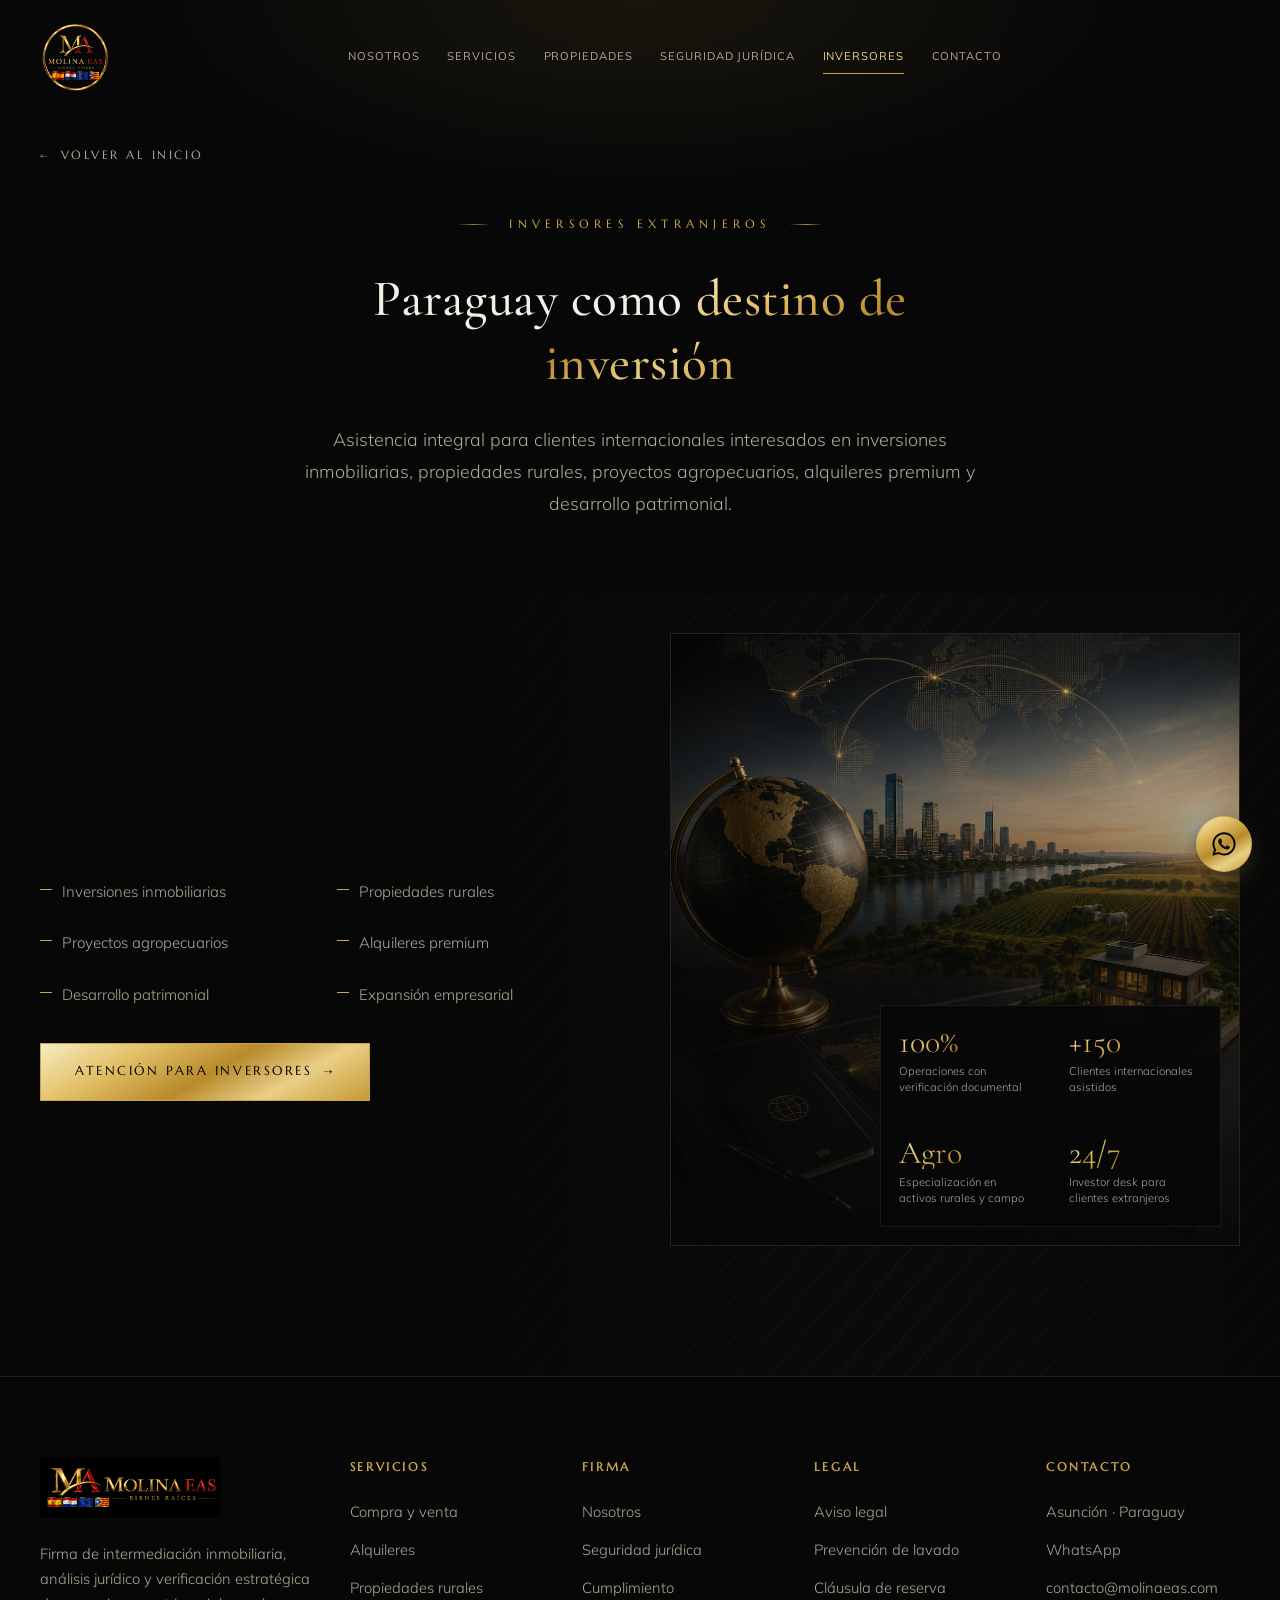
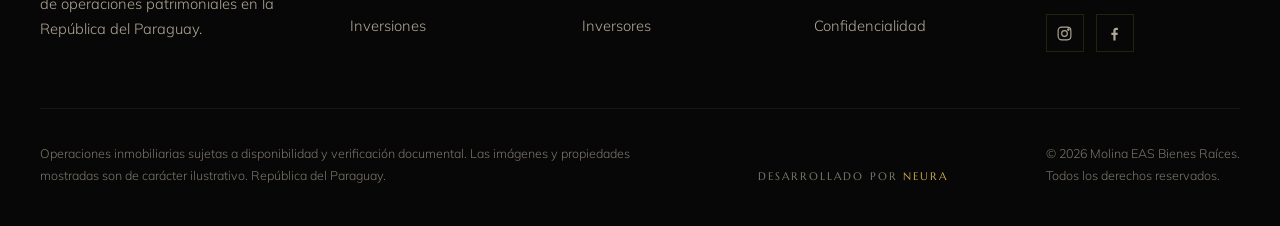
==== commit 4e23cfe5: "Use logocompleto.png in nav header across all pages" ====
--- a/inversores.html
+++ b/inversores.html
@@ -7,19 +7,15 @@
 <link rel="preconnect" href="https://fonts.googleapis.com" />
 <link rel="preconnect" href="https://fonts.gstatic.com" crossorigin />
 <link href="https://fonts.googleapis.com/css2?family=Cormorant+Garamond:ital,wght@0,400;0,500;0,600;1,400;1,500&family=Marcellus&family=Mulish:wght@300;400;500;600;700&display=swap" rel="stylesheet" />
+<link rel="icon" type="image/png" href="assets/logo.png" />
+<link rel="apple-touch-icon" href="assets/logo.png" />
 <link rel="stylesheet" href="styles.css" />
 </head>
 <body class="page-catalog">
 
 <!-- ===================== NAV ===================== -->
 <nav class="nav scrolled" id="nav">
-  <a class="nav-logo" href="index.html">
-    <img src="assets/logo-isotipo.png" alt="Molina EAS" />
-    <span class="nl-text">
-      <span class="nl-name">MOLINA EAS</span>
-      <span class="nl-sub">BIENES RAÍCES</span>
-    </span>
-  </a>
+  <a class="nav-logo" href="index.html"><img src="assets/logocompleto.png" alt="Molina EAS · Bienes Raíces" /></a>
   <div class="nav-links">
     <a href="nosotros.html">Nosotros</a>
     <a href="index.html#servicios">Servicios</a>
--- a/styles.css
+++ b/styles.css
@@ -176,12 +176,9 @@
   backdrop-filter: blur(14px);
   border-bottom: 1px solid var(--line);
 }
-.nav-logo { display: flex; align-items: center; gap: 14px; text-decoration: none; flex-shrink: 0; }
-.nav-logo img { height: 46px; width: auto; transition: height 0.5s var(--ease); }
-.nav.scrolled .nav-logo img { height: 38px; }
-.nav-logo .nl-text { display: flex; flex-direction: column; line-height: 1; white-space: nowrap; }
-.nav-logo .nl-name { font-family: var(--serif); font-size: 1.25rem; letter-spacing: 0.16em; color: var(--white); white-space: nowrap; }
-.nav-logo .nl-sub { font-family: var(--label); font-size: 0.55rem; letter-spacing: 0.42em; color: var(--gold); margin-top: 5px; }
+.nav-logo { display: flex; align-items: center; text-decoration: none; flex-shrink: 0; }
+.nav-logo img { height: 70px; width: auto; transition: height 0.5s var(--ease); display: block; }
+.nav.scrolled .nav-logo img { height: 56px; }
 
 .nav-links { display: flex; align-items: center; gap: 28px; margin-left: auto; margin-right: auto; }
 .nav-links a {
@@ -1296,11 +1293,9 @@
   .hero-actions { gap: 12px; }
   .hero-actions .btn { width: 100%; justify-content: center; padding: 14px 22px; font-size: 0.72rem; }
 
-  /* Logo nav: ocultar subtítulo, sólo el nombre */
-  .nav-logo .nl-sub { display: none; }
-  .nav-logo .nl-name { font-size: 1.05rem; }
-  .nav-logo img { height: 40px; }
-  .nav.scrolled .nav-logo img { height: 34px; }
+  /* Logo nav: más chico en mobile */
+  .nav-logo img { height: 50px; }
+  .nav.scrolled .nav-logo img { height: 42px; }
 
   /* Marquee */
   .marquee { padding: 14px 0; }
@@ -1378,7 +1373,7 @@
 @media (max-width: 480px) {
   .footer-top { grid-template-columns: 1fr; }
   .hero-actions .btn { font-size: 0.68rem; padding: 13px 18px; }
-  .nav-logo .nl-name { font-size: 0.95rem; letter-spacing: 0.14em; }
+  .nav-logo img { height: 42px; }
   .catalog-filters { gap: 6px; }
   .cat-filter { font-size: 0.58rem; padding: 8px 10px; }
   .legal-page .legal-list .legal-item { padding-left: 50px; }
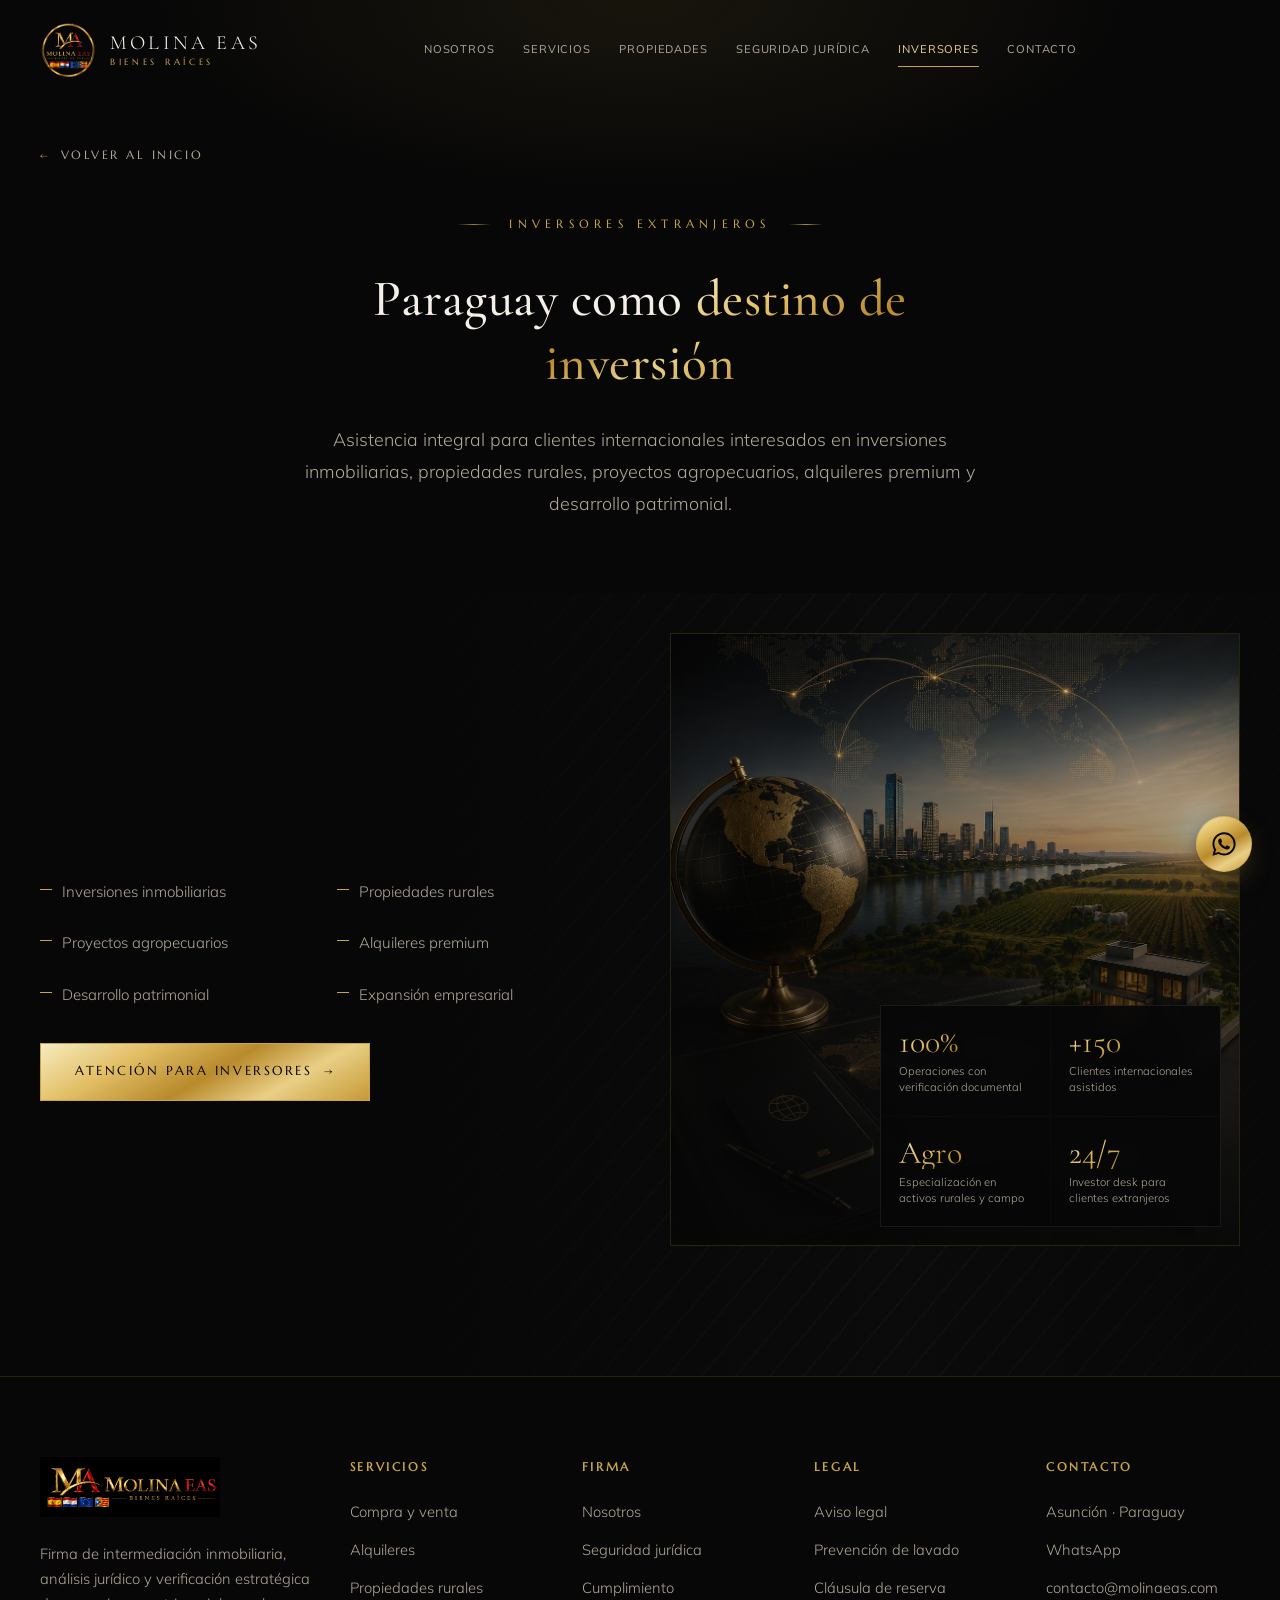
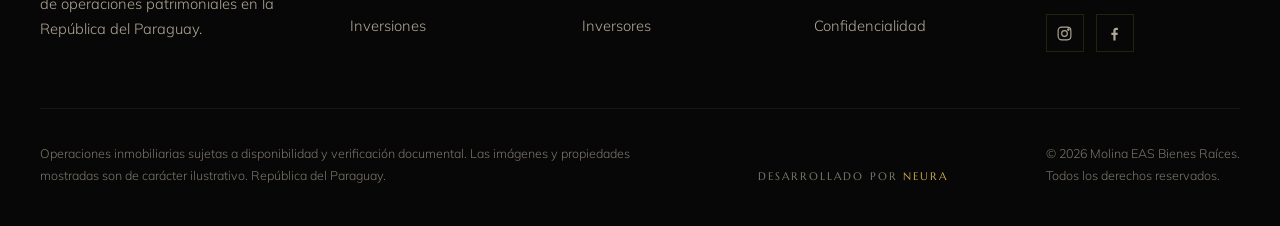
==== commit 2b63a802: "Restore MOLINA EAS text alongside nav logo" ====
--- a/inversores.html
+++ b/inversores.html
@@ -15,7 +15,7 @@
 
 <!-- ===================== NAV ===================== -->
 <nav class="nav scrolled" id="nav">
-  <a class="nav-logo" href="index.html"><img src="assets/logocompleto.png" alt="Molina EAS · Bienes Raíces" /></a>
+  <a class="nav-logo" href="index.html"><img src="assets/logocompleto.png" alt="Molina EAS" /><span class="nl-text"><span class="nl-name">MOLINA EAS</span><span class="nl-sub">BIENES RAÍCES</span></span></a>
   <div class="nav-links">
     <a href="nosotros.html">Nosotros</a>
     <a href="index.html#servicios">Servicios</a>
--- a/styles.css
+++ b/styles.css
@@ -176,9 +176,12 @@
   backdrop-filter: blur(14px);
   border-bottom: 1px solid var(--line);
 }
-.nav-logo { display: flex; align-items: center; text-decoration: none; flex-shrink: 0; }
-.nav-logo img { height: 70px; width: auto; transition: height 0.5s var(--ease); display: block; }
-.nav.scrolled .nav-logo img { height: 56px; }
+.nav-logo { display: flex; align-items: center; gap: 14px; text-decoration: none; flex-shrink: 0; }
+.nav-logo img { height: 56px; width: auto; transition: height 0.5s var(--ease); display: block; }
+.nav.scrolled .nav-logo img { height: 46px; }
+.nav-logo .nl-text { display: flex; flex-direction: column; line-height: 1; white-space: nowrap; }
+.nav-logo .nl-name { font-family: var(--serif); font-size: 1.25rem; letter-spacing: 0.16em; color: var(--white); white-space: nowrap; }
+.nav-logo .nl-sub { font-family: var(--label); font-size: 0.55rem; letter-spacing: 0.42em; color: var(--gold); margin-top: 5px; }
 
 .nav-links { display: flex; align-items: center; gap: 28px; margin-left: auto; margin-right: auto; }
 .nav-links a {
@@ -1293,9 +1296,11 @@
   .hero-actions { gap: 12px; }
   .hero-actions .btn { width: 100%; justify-content: center; padding: 14px 22px; font-size: 0.72rem; }
 
-  /* Logo nav: más chico en mobile */
-  .nav-logo img { height: 50px; }
-  .nav.scrolled .nav-logo img { height: 42px; }
+  /* Logo nav: ocultar subtítulo en mobile */
+  .nav-logo .nl-sub { display: none; }
+  .nav-logo .nl-name { font-size: 1.05rem; }
+  .nav-logo img { height: 42px; }
+  .nav.scrolled .nav-logo img { height: 36px; }
 
   /* Marquee */
   .marquee { padding: 14px 0; }
@@ -1373,7 +1378,8 @@
 @media (max-width: 480px) {
   .footer-top { grid-template-columns: 1fr; }
   .hero-actions .btn { font-size: 0.68rem; padding: 13px 18px; }
-  .nav-logo img { height: 42px; }
+  .nav-logo .nl-name { font-size: 0.9rem; letter-spacing: 0.12em; }
+  .nav-logo img { height: 34px; }
   .catalog-filters { gap: 6px; }
   .cat-filter { font-size: 0.58rem; padding: 8px 10px; }
   .legal-page .legal-list .legal-item { padding-left: 50px; }
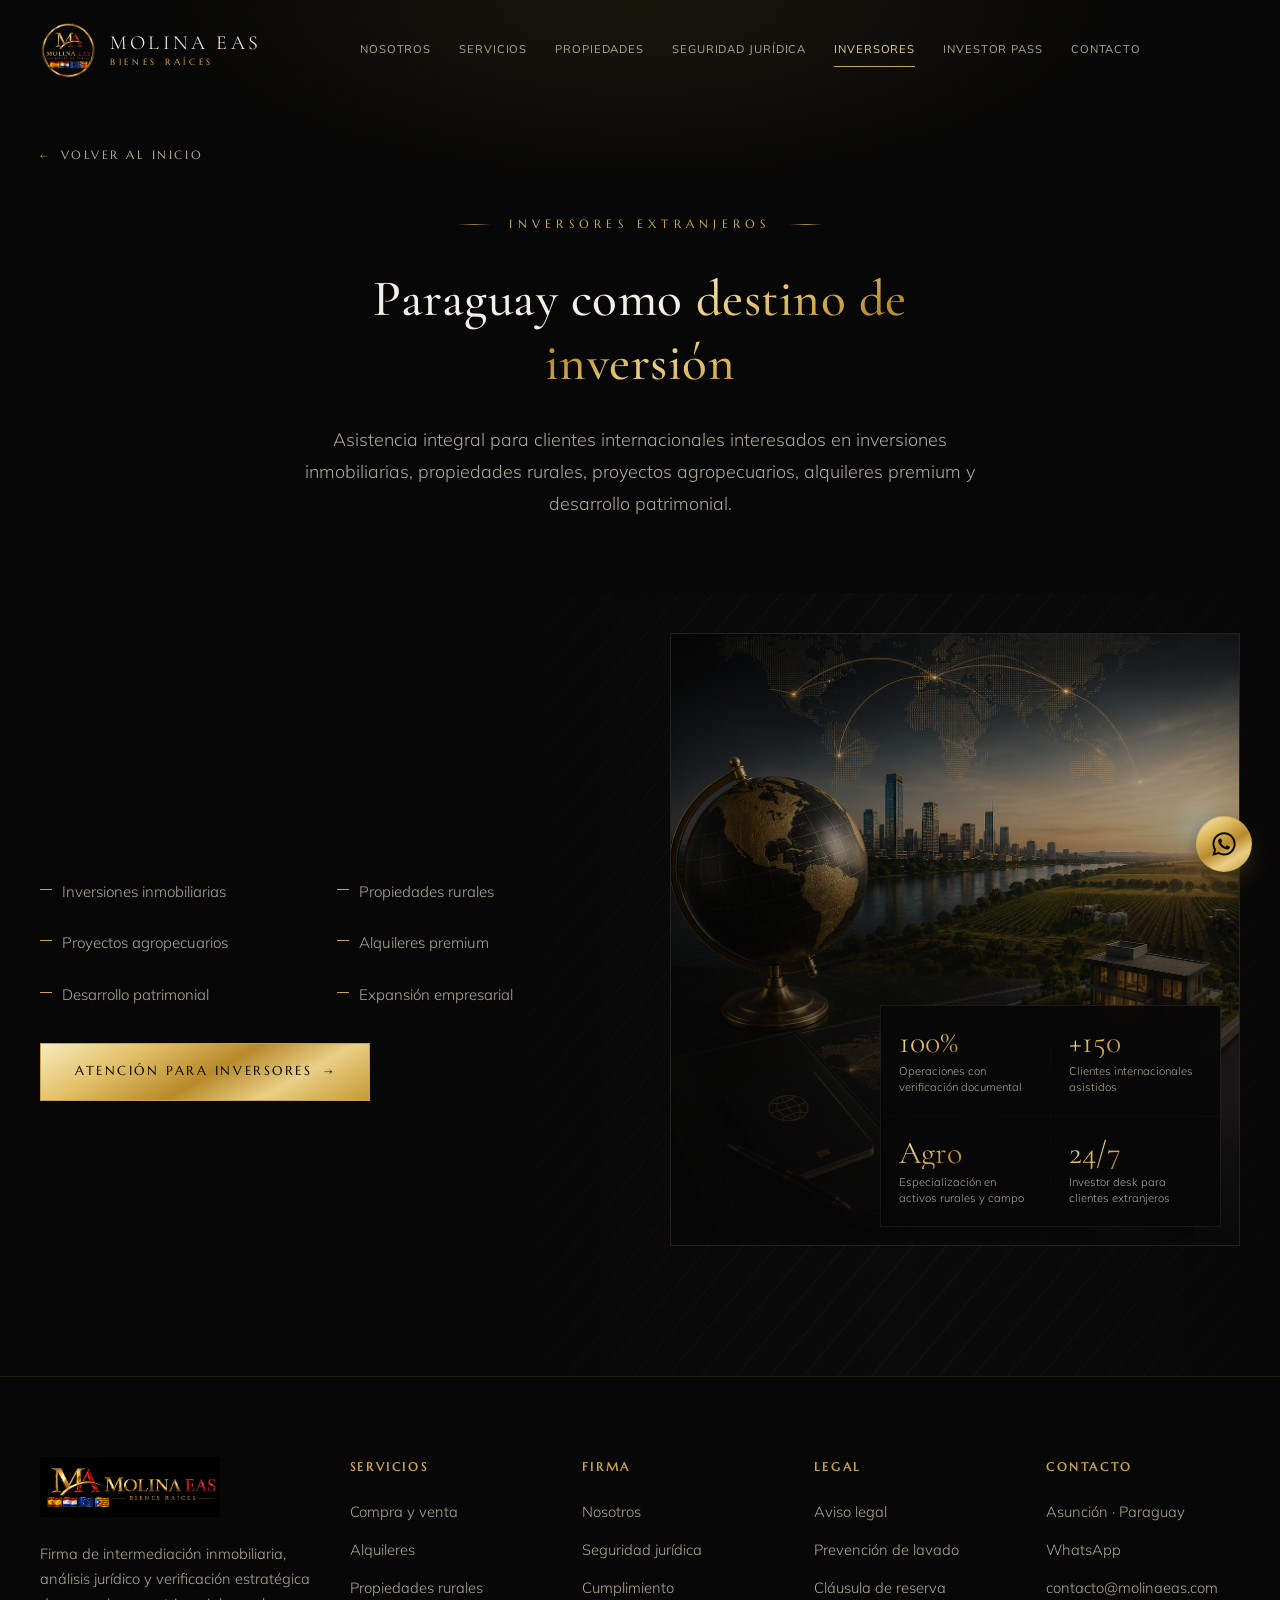
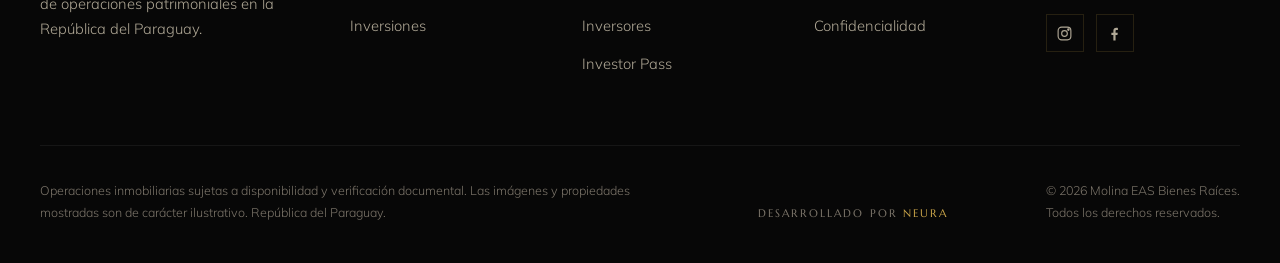
==== commit 09dbc130: "Add Paraguay Investor Pass page and link it across the site New investor-pass.html: Exclusive Invest" ====
--- a/inversores.html
+++ b/inversores.html
@@ -22,6 +22,7 @@
     <a href="propiedades.html">Propiedades</a>
     <a href="seguridad.html">Seguridad Jurídica</a>
     <a href="inversores.html" class="active">Inversores</a>
+    <a href="investor-pass.html">Investor Pass</a>
     <a href="index.html#contacto">Contacto</a>
   </div>
   
@@ -34,6 +35,7 @@
   <a href="propiedades.html">Propiedades</a>
   <a href="seguridad.html">Seguridad Jurídica</a>
   <a href="inversores.html">Inversores</a>
+  <a href="investor-pass.html">Investor Pass</a>
   <a href="index.html#contacto">Contacto</a>
 </div>
 
@@ -104,6 +106,7 @@
         <a href="seguridad.html">Seguridad jurídica</a>
         <a href="legal.html">Cumplimiento</a>
         <a href="inversores.html">Inversores</a>
+        <a href="investor-pass.html">Investor Pass</a>
       </div>
       <div class="footer-col">
         <h5>Legal</h5>
--- a/styles.css
+++ b/styles.css
@@ -1174,6 +1174,107 @@
 .contact-actions { display:flex; gap: 16px; justify-content: center; flex-wrap: wrap; margin-top: 44px; }
 
 /* ============================================================
+   PARAGUAY INVESTOR PASS  (investor-pass.html)
+   ============================================================ */
+.section.pass-page { padding: 46px 0 70px; }
+.section.pass-page:last-of-type { padding-bottom: 90px; }
+
+/* Acciones centradas dentro de un section-head */
+.head-actions { display: flex; gap: 16px; justify-content: center; flex-wrap: wrap; margin-top: 38px; }
+
+/* Subtítulo del hero del programa */
+.pass-hero-sub {
+  font-family: var(--serif);
+  font-size: clamp(1.05rem, 1.9vw, 1.55rem);
+  font-style: italic;
+  color: var(--gold-bright);
+  letter-spacing: 0.02em;
+  margin-top: 14px;
+}
+
+/* Intro editorial */
+.pass-intro { max-width: 820px; margin: 0 auto; text-align: center; }
+.pass-intro::before {
+  content: ""; display: block;
+  width: 58px; height: 1px;
+  background: var(--gold-line);
+  margin: 0 auto 36px;
+}
+.pass-intro p { font-family: var(--sans); font-weight: 300; color: var(--muted); line-height: 1.9; font-size: 1.1rem; }
+.pass-intro p + p { margin-top: 24px; }
+
+/* Lista de especialidades (2 columnas) */
+.pass-specialties {
+  list-style: none; margin: 0 0 44px; padding: 0;
+  display: grid; grid-template-columns: 1fr 1fr; gap: 0 56px;
+}
+.pass-spec {
+  display: flex; align-items: center; gap: 18px;
+  padding: 22px 4px; border-bottom: 1px solid var(--line-soft);
+  transition: padding-left 0.5s var(--ease);
+}
+.pass-spec:hover { padding-left: 14px; }
+.pass-spec .ps-num { font-family: var(--serif); font-style: italic; font-size: 1rem; color: var(--gold); min-width: 30px; }
+.pass-spec .ps-label { font-family: var(--serif); font-size: 1.22rem; color: var(--white); font-weight: 500; line-height: 1.25; }
+
+/* Nota + chips de regiones */
+.pass-note { max-width: 760px; color: var(--muted); font-weight: 300; line-height: 1.85; font-size: 1.04rem; margin-bottom: 22px; }
+.pass-regions { display: flex; flex-wrap: wrap; gap: 12px; margin-bottom: 30px; }
+.pass-region {
+  font-family: var(--label); font-size: 0.72rem; letter-spacing: 0.18em; text-transform: uppercase;
+  color: var(--gold-bright); border: 1px solid var(--line); background: rgba(255,255,255,0.015);
+  padding: 11px 20px;
+  transition: border-color 0.4s var(--ease), background 0.4s var(--ease);
+}
+.pass-region:hover { border-color: rgba(201,164,73,0.5); background: rgba(201,164,73,0.05); }
+
+/* Grilla de servicios concierge (reusa .serv-card, 3 columnas) */
+.pass-grid { grid-template-columns: repeat(3, 1fr); }
+.pass-grid .serv-card { cursor: default; }
+
+/* Pilares de inversión (4) */
+.pass-pillars {
+  display: grid; grid-template-columns: 1fr 1fr; gap: 1px;
+  background: var(--line-soft); border: 1px solid var(--line-soft);
+}
+.pass-pillar { background: var(--ink); padding: 46px 42px; position: relative; transition: background 0.6s var(--ease); }
+.pass-pillar:hover { background: var(--graphite-2); }
+.pass-pillar .pp-num { display: block; font-family: var(--serif); font-style: italic; font-size: 2.4rem; color: var(--gold); line-height: 1; margin-bottom: 20px; }
+.pass-pillar h3 { font-size: 1.55rem; color: var(--white); margin-bottom: 12px; }
+.pass-pillar p { font-size: 0.95rem; color: var(--muted); font-weight: 300; line-height: 1.75; }
+
+/* Panel de cumplimiento internacional */
+.pass-compliance {
+  border: 1px solid var(--line);
+  background:
+    radial-gradient(120% 130% at 100% 0%, rgba(201,164,73,0.06), transparent 50%),
+    linear-gradient(160deg, var(--graphite), var(--ink));
+  padding: 58px;
+}
+.pass-comply-list { list-style: none; margin: 0 0 36px; padding: 0; display: grid; grid-template-columns: 1fr 1fr; gap: 2px 48px; }
+.pass-comply-list li {
+  display: flex; align-items: flex-start; gap: 14px;
+  padding: 17px 0; border-bottom: 1px solid var(--line-soft);
+  font-family: var(--sans); font-weight: 300; color: var(--muted); font-size: 0.98rem; line-height: 1.6;
+}
+.pass-comply-list li svg { width: 19px; height: 19px; color: var(--gold); flex-shrink: 0; margin-top: 3px; }
+.pass-comply-foot { font-family: var(--sans); font-weight: 300; color: var(--muted); line-height: 1.85; font-size: 1.04rem; max-width: 780px; }
+
+@media (max-width: 980px) {
+  .pass-grid { grid-template-columns: repeat(2, 1fr); }
+}
+@media (max-width: 900px) {
+  .pass-specialties, .pass-pillars, .pass-comply-list { grid-template-columns: 1fr; }
+  .pass-compliance { padding: 38px 26px; }
+}
+@media (max-width: 720px) {
+  .pass-grid { grid-template-columns: 1fr; }
+  .pass-pillar { padding: 32px 26px; }
+  .pass-intro p { font-size: 0.98rem; }
+  .pass-spec .ps-label { font-size: 1.1rem; }
+}
+
+/* ============================================================
    FOOTER
    ============================================================ */
 .footer { background: var(--black); border-top: 1px solid var(--line); padding: 80px 0 40px; }
